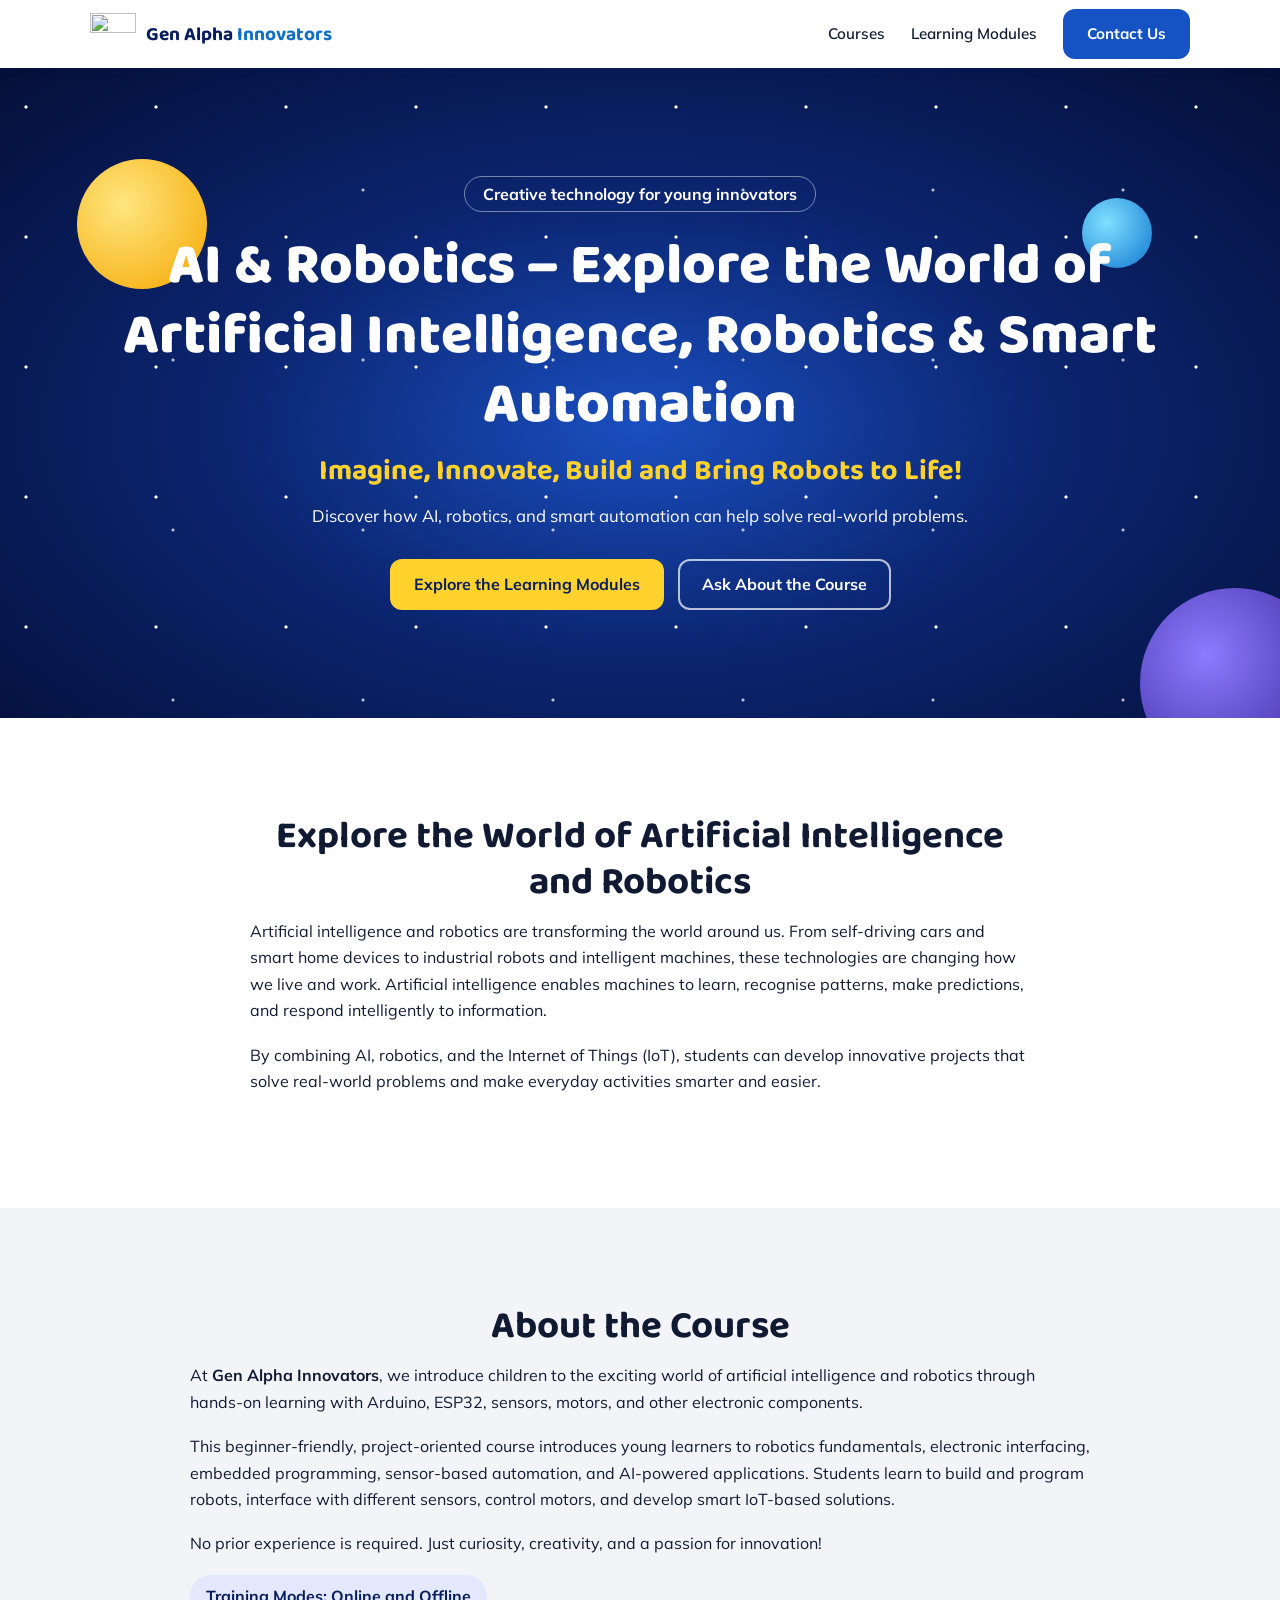
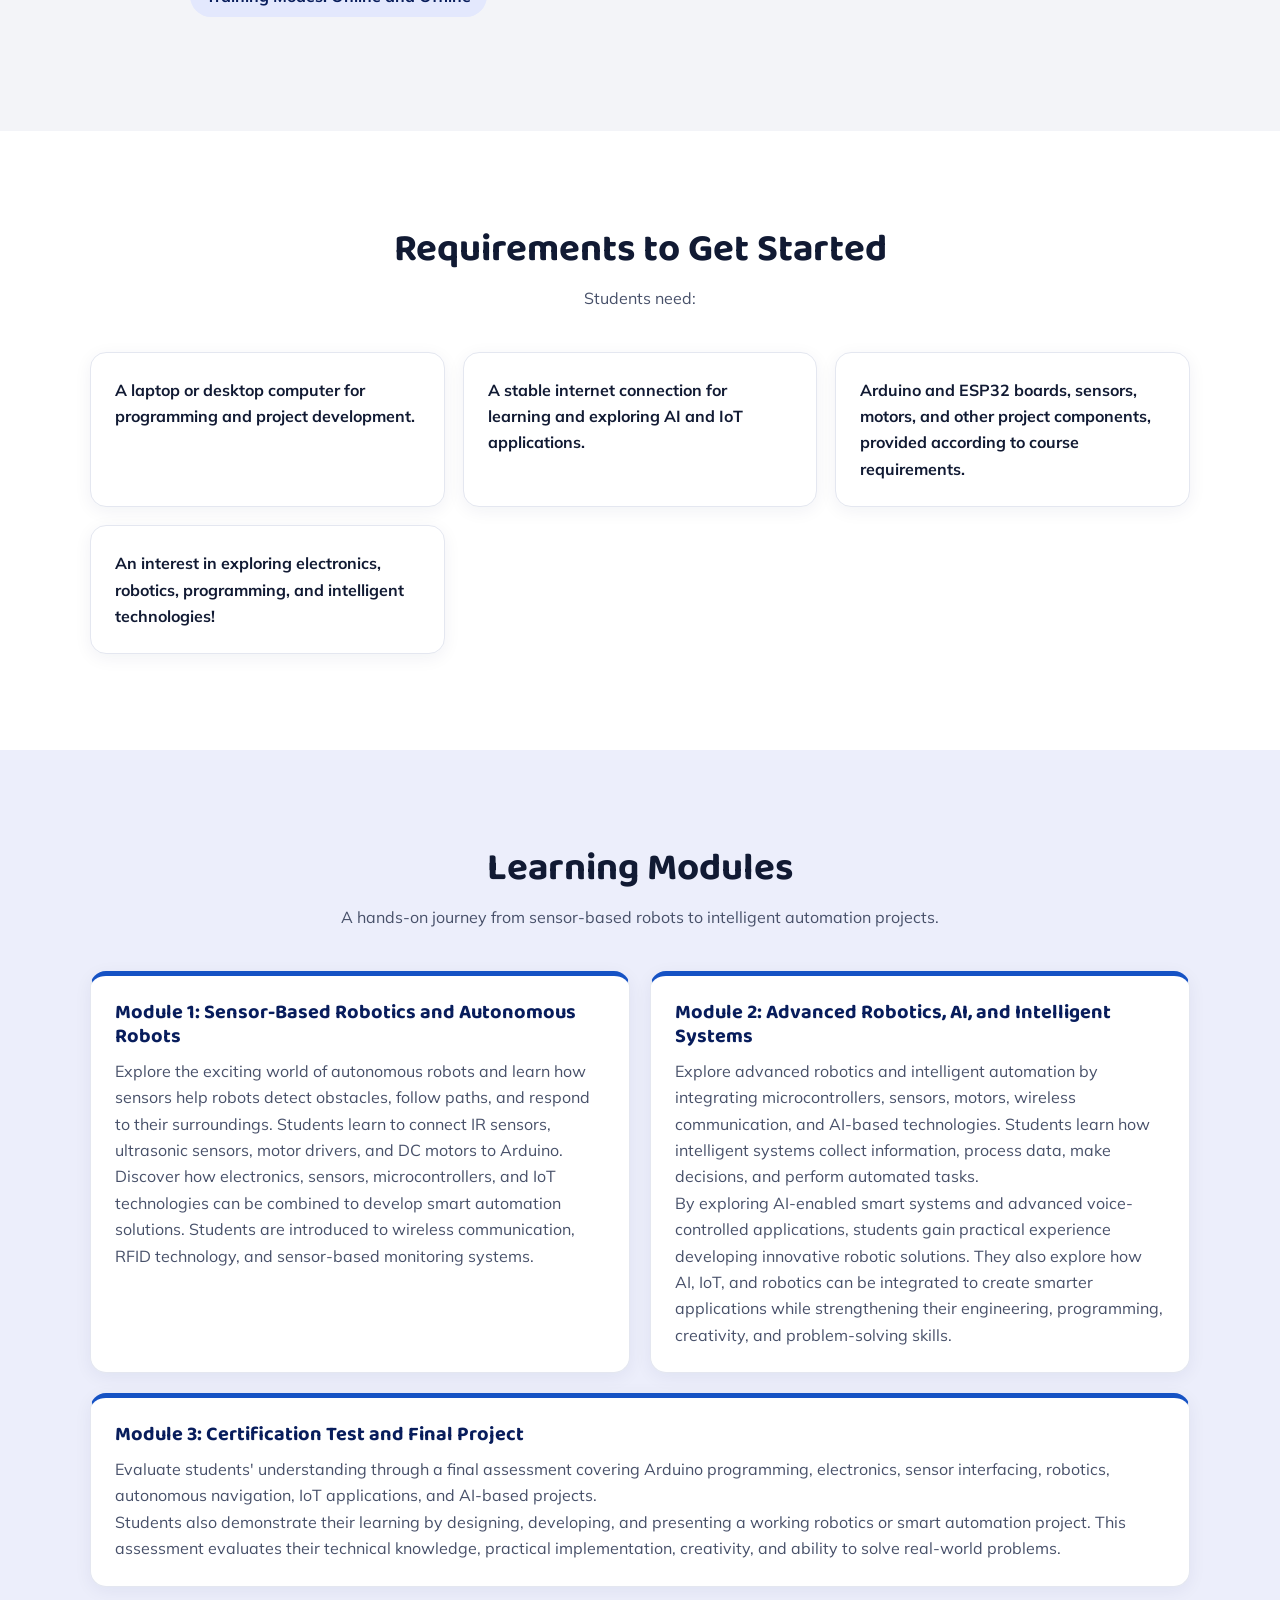
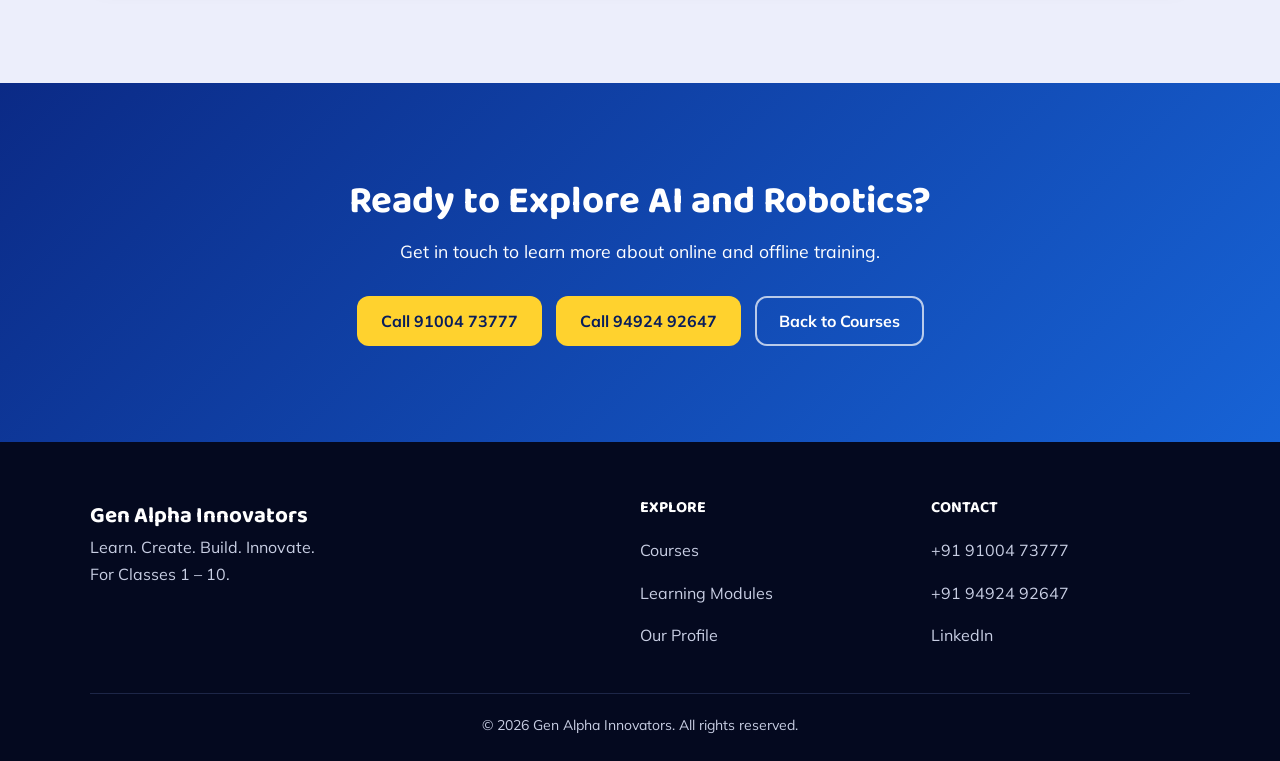
==== ai-robotics/index.html @ 15b9c455 "Add AI and robotics course page Co-authored-by: Copilot <223556219+Copilot@users.noreply.github.com>" ====
<!doctype html>
<html lang="en">
<head>
<meta charset="utf-8">
<meta name="viewport" content="width=device-width, initial-scale=1">
<title>AI &amp; Robotics | Gen Alpha Innovators</title>
<meta name="description" content="Explore artificial intelligence, robotics, sensors, Arduino, ESP32, and smart automation through hands-on projects at Gen Alpha Innovators.">
<meta property="og:title" content="AI &amp; Robotics — Explore Artificial Intelligence, Robotics &amp; Smart Automation">
<meta property="og:description" content="Imagine, innovate, build, and bring robots to life with hands-on AI and robotics projects.">
<meta property="og:image" content="https://genalphainnovators.com/assets/course-robotics.webp">
<meta property="og:type" content="website">
<link rel="icon" href="../assets/mark.webp">
<link rel="preconnect" href="https://fonts.googleapis.com">
<link rel="preconnect" href="https://fonts.gstatic.com" crossorigin>
<link href="https://fonts.googleapis.com/css2?family=Baloo+2:wght@600;700;800&amp;family=Mulish:wght@400;600;700&amp;display=swap" rel="stylesheet">
<link rel="stylesheet" href="../styles.css">
</head>
<body>
<a class="skip" href="#main">Skip to content</a>

<header class="nav">
  <div class="wrap nav-in">
    <a class="brand" href="../">
      <img src="../assets/mark.webp" alt="" width="46" height="45">
      <span>Gen Alpha <b>Innovators</b></span>
    </a>
    <button class="menu-btn" aria-expanded="false" aria-controls="menu" aria-label="Open menu">
      <svg viewBox="0 0 24 24" width="26" height="26" aria-hidden="true"><path d="M4 7h16M4 12h16M4 17h16" stroke="currentColor" stroke-width="2" stroke-linecap="round"/></svg>
    </button>
    <nav id="menu" aria-label="Main">
      <a href="../#courses">Courses</a>
      <a href="#modules">Learning Modules</a>
      <a class="btn btn-primary" href="../#contact">Contact Us</a>
    </nav>
  </div>
</header>

<main id="main">
  <section class="hero course-hero">
    <div class="orb o1"></div><div class="orb o2"></div><div class="orb o3"></div>
    <div class="wrap">
      <p class="pill">Creative technology for young innovators</p>
      <h1>AI &amp; Robotics – Explore the World of Artificial Intelligence, Robotics &amp; Smart Automation</h1>
      <p class="tagline">Imagine, Innovate, Build and Bring Robots to Life!</p>
      <p class="lead">Discover how AI, robotics, and smart automation can help solve real-world problems.</p>
      <div class="actions">
        <a class="btn btn-yellow" href="#modules">Explore the Learning Modules</a>
        <a class="btn btn-ghost" href="../#contact">Ask About the Course</a>
      </div>
    </div>
  </section>

  <section class="section course-intro">
    <div class="wrap narrow">
      <h2>Explore the World of Artificial Intelligence and Robotics</h2>
      <p>Artificial intelligence and robotics are transforming the world around us. From self-driving cars and smart home devices to industrial robots and intelligent machines, these technologies are changing how we live and work. Artificial intelligence enables machines to learn, recognise patterns, make predictions, and respond intelligently to information.</p>
      <p>By combining AI, robotics, and the Internet of Things (IoT), students can develop innovative projects that solve real-world problems and make everyday activities smarter and easier.</p>
    </div>
  </section>

  <section class="section about-course">
    <div class="wrap">
      <h2>About the Course</h2>
      <p>At <strong>Gen Alpha Innovators</strong>, we introduce children to the exciting world of artificial intelligence and robotics through hands-on learning with Arduino, ESP32, sensors, motors, and other electronic components.</p>
      <p>This beginner-friendly, project-oriented course introduces young learners to robotics fundamentals, electronic interfacing, embedded programming, sensor-based automation, and AI-powered applications. Students learn to build and program robots, interface with different sensors, control motors, and develop smart IoT-based solutions.</p>
      <p>No prior experience is required. Just curiosity, creativity, and a passion for innovation!</p>
      <p class="training-modes">Training Modes: Online and Offline</p>
    </div>
  </section>

  <section class="section">
    <div class="wrap">
      <h2>Requirements to Get Started</h2>
      <p class="sub">Students need:</p>
      <ul class="requirements">
        <li>A laptop or desktop computer for programming and project development.</li>
        <li>A stable internet connection for learning and exploring AI and IoT applications.</li>
        <li>Arduino and ESP32 boards, sensors, motors, and other project components, provided according to course requirements.</li>
        <li>An interest in exploring electronics, robotics, programming, and intelligent technologies!</li>
      </ul>
    </div>
  </section>

  <section class="section lilac" id="modules">
    <div class="wrap">
      <h2>Learning Modules</h2>
      <p class="sub">A hands-on journey from sensor-based robots to intelligent automation projects.</p>
      <div class="module-grid">
        <article class="module-card">
          <h3>Module 1: Sensor-Based Robotics and Autonomous Robots</h3>
          <p>Explore the exciting world of autonomous robots and learn how sensors help robots detect obstacles, follow paths, and respond to their surroundings. Students learn to connect IR sensors, ultrasonic sensors, motor drivers, and DC motors to Arduino.</p>
          <p>Discover how electronics, sensors, microcontrollers, and IoT technologies can be combined to develop smart automation solutions. Students are introduced to wireless communication, RFID technology, and sensor-based monitoring systems.</p>
        </article>
        <article class="module-card">
          <h3>Module 2: Advanced Robotics, AI, and Intelligent Systems</h3>
          <p>Explore advanced robotics and intelligent automation by integrating microcontrollers, sensors, motors, wireless communication, and AI-based technologies. Students learn how intelligent systems collect information, process data, make decisions, and perform automated tasks.</p>
          <p>By exploring AI-enabled smart systems and advanced voice-controlled applications, students gain practical experience developing innovative robotic solutions. They also explore how AI, IoT, and robotics can be integrated to create smarter applications while strengthening their engineering, programming, creativity, and problem-solving skills.</p>
        </article>
        <article class="module-card">
          <h3>Module 3: Certification Test and Final Project</h3>
          <p>Evaluate students' understanding through a final assessment covering Arduino programming, electronics, sensor interfacing, robotics, autonomous navigation, IoT applications, and AI-based projects.</p>
          <p>Students also demonstrate their learning by designing, developing, and presenting a working robotics or smart automation project. This assessment evaluates their technical knowledge, practical implementation, creativity, and ability to solve real-world problems.</p>
        </article>
      </div>
    </div>
  </section>

  <section class="section cta" id="contact">
    <div class="wrap">
      <h2>Ready to Explore AI and Robotics?</h2>
      <p class="sub">Get in touch to learn more about online and offline training.</p>
      <div class="actions">
        <a class="btn btn-yellow" href="tel:+919100473777">Call 91004 73777</a>
        <a class="btn btn-yellow" href="tel:+919492492647">Call 94924 92647</a>
        <a class="btn btn-ghost" href="../#courses">Back to Courses</a>
      </div>
    </div>
  </section>
</main>

<footer>
  <div class="wrap foot">
    <div>
      <p class="foot-brand">Gen Alpha Innovators</p>
      <p>Learn. Create. Build. Innovate.<br>For Classes 1 – 10.</p>
    </div>
    <div>
      <h2>Explore</h2>
      <a href="../#courses">Courses</a><a href="#modules">Learning Modules</a><a href="../#profile">Our Profile</a>
    </div>
    <div>
      <h2>Contact</h2>
      <a href="tel:+919100473777">+91 91004 73777</a><a href="tel:+919492492647">+91 94924 92647</a>
      <a href="https://www.linkedin.com/in/genalpha-innovators-07a680451/" target="_blank" rel="noopener noreferrer">LinkedIn</a>
    </div>
  </div>
  <p class="wrap copy">© 2026 Gen Alpha Innovators. All rights reserved.</p>
</footer>

<script>
  const btn = document.querySelector('.menu-btn'), menu = document.getElementById('menu');
  const set = open => {
    menu.classList.toggle('open', open);
    btn.setAttribute('aria-expanded', open);
    btn.setAttribute('aria-label', open ? 'Close menu' : 'Open menu');
  };
  btn.addEventListener('click', () => set(!menu.classList.contains('open')));
  menu.addEventListener('click', e => { if (e.target.closest('a')) set(false); });
  addEventListener('keydown', e => { if (e.key === 'Escape') set(false); });
</script>
</body>
</html>
---- styles.css ----
:root{
  --navy:#081d5c;--blue:#1552c4;--sky:#0f6fc6;--yellow:#ffd22e;
  --ink:#111a33;--muted:#475069;--soft:#f3f4f8;--lilac:#eceefb;
  --radius:16px;--head:'Baloo 2',system-ui,sans-serif;
}
*{box-sizing:border-box;margin:0;padding:0}
html{scroll-behavior:smooth;scroll-padding-top:72px}
body{font:400 16px/1.65 Mulish,system-ui,sans-serif;color:var(--ink);background:#fff}
img,svg{max-width:100%;display:block}
img{height:auto}
a{color:inherit}
ul{list-style:none}
h1,h2,h3{font-family:var(--head);line-height:1.2}
h1{font-size:clamp(2.1rem,6vw,3.6rem);font-weight:800}
h2{font-size:clamp(1.7rem,4vw,2.4rem);font-weight:700;margin-bottom:12px}
:focus-visible{outline:3px solid #f59e0b;outline-offset:3px}
.wrap{width:min(1100px,100% - 40px);margin-inline:auto}
.narrow{max-width:780px}
.skip{position:absolute;left:-999px;background:var(--yellow);padding:12px 16px;z-index:100}
.skip:focus{left:8px;top:8px}

.btn{display:inline-flex;align-items:center;justify-content:center;gap:8px;min-height:46px;padding:10px 22px;border-radius:12px;font-weight:700;text-decoration:none;border:2px solid transparent;transition:transform .2s,box-shadow .2s}
.btn:hover{transform:translateY(-2px);box-shadow:0 8px 20px rgb(8 29 92/.25)}
.btn svg{width:20px;height:20px}
.btn-primary{background:var(--blue);color:#fff}
.btn-yellow{background:var(--yellow);color:var(--navy)}
.btn-white{background:#fff;color:var(--navy)}
.btn-ghost{border-color:rgb(255 255 255/.7);color:#fff}

.nav{position:sticky;top:0;z-index:20;background:#fff;box-shadow:0 1px 10px rgb(8 29 92/.1)}
.nav-in{display:flex;align-items:center;justify-content:space-between;min-height:68px;flex-wrap:wrap}
.brand{display:flex;align-items:center;gap:10px;font:700 1.2rem var(--head);color:var(--navy);text-decoration:none}
.brand b{color:var(--sky)}
#menu{display:flex;align-items:center;gap:26px;font-weight:600;font-size:.95rem}
#menu a:not(.btn){text-decoration:none;padding:10px 0}
#menu a:not(.btn):hover{color:var(--blue)}
.menu-btn{display:none;background:none;border:0;width:46px;height:46px;color:var(--navy);cursor:pointer}

.hero{position:relative;overflow:hidden;text-align:center;color:#fff;padding:clamp(72px,12vw,140px) 0;
  background:
    radial-gradient(circle at 20% 30%,#fff 0 1.2px,transparent 2px) 0 0/130px 130px,
    radial-gradient(circle at 70% 60%,rgb(255 255 255/.7) 0 1px,transparent 2px) 40px 20px/190px 170px,
    radial-gradient(ellipse at 50% 55%,#1a4fc0 0,#0b2570 45%,#050f38 100%)}
.hero .wrap{position:relative}
.orb{position:absolute;border-radius:50%;animation:drift 9s ease-in-out infinite alternate}
.o1{width:130px;height:130px;left:6%;top:14%;background:radial-gradient(circle at 35% 35%,#ffe680,#f5a700)}
.o2{width:70px;height:70px;right:10%;top:20%;background:radial-gradient(circle at 35% 35%,#7fe0ff,#1177d1);animation-delay:-3s}
.o3{width:190px;height:190px;right:-50px;bottom:-60px;background:radial-gradient(circle at 35% 35%,#8b7bff,#321b8c);animation-delay:-6s}
@keyframes drift{to{transform:translateY(22px)}}
.pill{display:inline-block;border:1px solid rgb(255 255 255/.45);border-radius:99px;padding:4px 18px;font-weight:700;margin-bottom:18px}
.tagline{font:700 clamp(1.25rem,3vw,1.8rem) var(--head);color:var(--yellow);margin:8px 0}
.lead{max-width:640px;margin:0 auto 30px;font-size:1.05rem}
.actions{display:flex;flex-wrap:wrap;gap:14px;justify-content:center}

.section{padding:clamp(56px,8vw,96px) 0}
.section>.wrap>h2,.sub{text-align:center}
.sub{color:var(--muted);margin-bottom:40px}
.lilac{background:var(--lilac)}

.courses{display:grid;grid-template-columns:repeat(3,1fr);gap:24px}
.courses li{border:1px solid #e4e7f0;border-radius:var(--radius);overflow:hidden;text-align:center;box-shadow:0 4px 18px rgb(8 29 92/.07);transition:transform .2s,box-shadow .2s}
.courses li:hover{transform:translateY(-4px);box-shadow:0 12px 28px rgb(8 29 92/.14)}
.courses li>a{display:block;color:inherit;text-decoration:none}
.courses li>a:focus-visible{outline-offset:-3px}
.art{height:180px;display:grid;place-items:center;background:var(--tint)}
/* flyer crops carry a soft gradient; the mask blends their edges into the card tint */
.art img{width:150px;mask-image:radial-gradient(closest-side,#000 65%,transparent 100%)}
.courses h3{font-size:1.2rem;padding:16px 12px}

.course-hero{padding-block:clamp(64px,9vw,108px)}
.course-hero .pill{margin-bottom:20px}
.course-hero .lead{max-width:760px}
.course-intro p,.about-course p{margin:0 0 18px}
.about-course{background:var(--soft)}
.about-course .wrap{max-width:900px}
.training-modes{display:inline-flex;align-items:center;gap:8px;margin-top:8px;padding:8px 16px;border-radius:99px;background:#e3e8fd;color:var(--navy);font-weight:700}
.requirements{display:grid;grid-template-columns:repeat(3,1fr);gap:18px}
.requirements li,.module-card{background:#fff;border:1px solid #e4e7f0;border-radius:var(--radius);padding:24px;box-shadow:0 4px 18px rgb(8 29 92/.06)}
.requirements li{font-weight:700}
.module-grid{display:grid;grid-template-columns:repeat(2,1fr);gap:20px}
.module-card{border-top:5px solid var(--blue)}
.module-card h3{font-size:1.25rem;color:var(--navy);margin-bottom:10px}
.module-card p{color:var(--muted)}
.module-card:last-child:nth-child(odd){grid-column:1/-1}
.course-link{color:var(--blue);font-weight:700}

.dark{background:#101c3f;color:#fff}
.split{display:grid;grid-template-columns:1fr 1fr;gap:clamp(32px,7vw,88px);align-items:center}
.split p{margin-bottom:16px;color:var(--muted)}
.dark .split p{color:#d5dbef}
.split .btn{margin-top:10px}
.media img{width:100%;border-radius:var(--radius)}

.mentors{width:405px;margin:0 auto 36px;mix-blend-mode:multiply;mask-image:radial-gradient(closest-side,#000 85%,transparent 100%)}
.profile{display:grid;grid-template-columns:repeat(3,1fr);gap:20px}
.profile li{background:var(--soft);border-radius:var(--radius);padding:24px;border-top:5px solid var(--blue)}
.profile h3{color:var(--navy);margin-bottom:6px}

details{background:#fff;border-radius:12px;margin-top:14px;box-shadow:0 2px 10px rgb(8 29 92/.07)}
summary{cursor:pointer;list-style:none;display:flex;justify-content:space-between;gap:16px;padding:18px 22px;font-weight:700}
summary::-webkit-details-marker{display:none}
summary::after{content:'+';color:var(--blue);font-size:1.4rem;line-height:1}
details[open] summary::after{content:'−'}
details p{padding:0 22px 18px;color:var(--muted)}

.cta{background:linear-gradient(135deg,#0b2a86,#1763d6);color:#fff}
.cta .sub{color:#fff;font-size:1.1rem;margin-bottom:30px}

footer{background:#04091f;color:#c8cee3;padding:56px 0 24px}
.foot{display:grid;grid-template-columns:2fr 1fr 1fr;gap:32px}
.foot h2{font-size:1rem;color:#fff;text-transform:uppercase}
.foot a{display:block;width:fit-content;padding:8px 0;text-decoration:none}
.foot a:hover{color:var(--yellow)}
.foot-brand{font:700 1.4rem var(--head);color:#fff}
.copy{border-top:1px solid #1d2647;margin-top:36px;padding-top:20px;text-align:center;font-size:.875rem}

@media (max-width:900px){
  .menu-btn{display:block}
  #menu{display:none;width:100%;flex-direction:column;align-items:stretch;gap:4px;padding-bottom:16px}
  #menu.open{display:flex}
  .courses{grid-template-columns:repeat(2,1fr)}
  .profile{grid-template-columns:repeat(2,1fr)}
  .requirements{grid-template-columns:1fr}
}
@media (max-width:700px){
  .split,.foot,.profile{grid-template-columns:1fr}
  .module-grid{grid-template-columns:1fr}
  .module-card:last-child:nth-child(odd){grid-column:auto}
  .orb{opacity:.45}
}
@media (max-width:420px){
  .courses{gap:14px}
  .art{height:140px}
  .art img{width:112px}
  .courses h3{font-size:1.02rem}
}
@media (prefers-reduced-motion:reduce){
  html{scroll-behavior:auto}
  *{animation:none!important;transition:none!important}
}
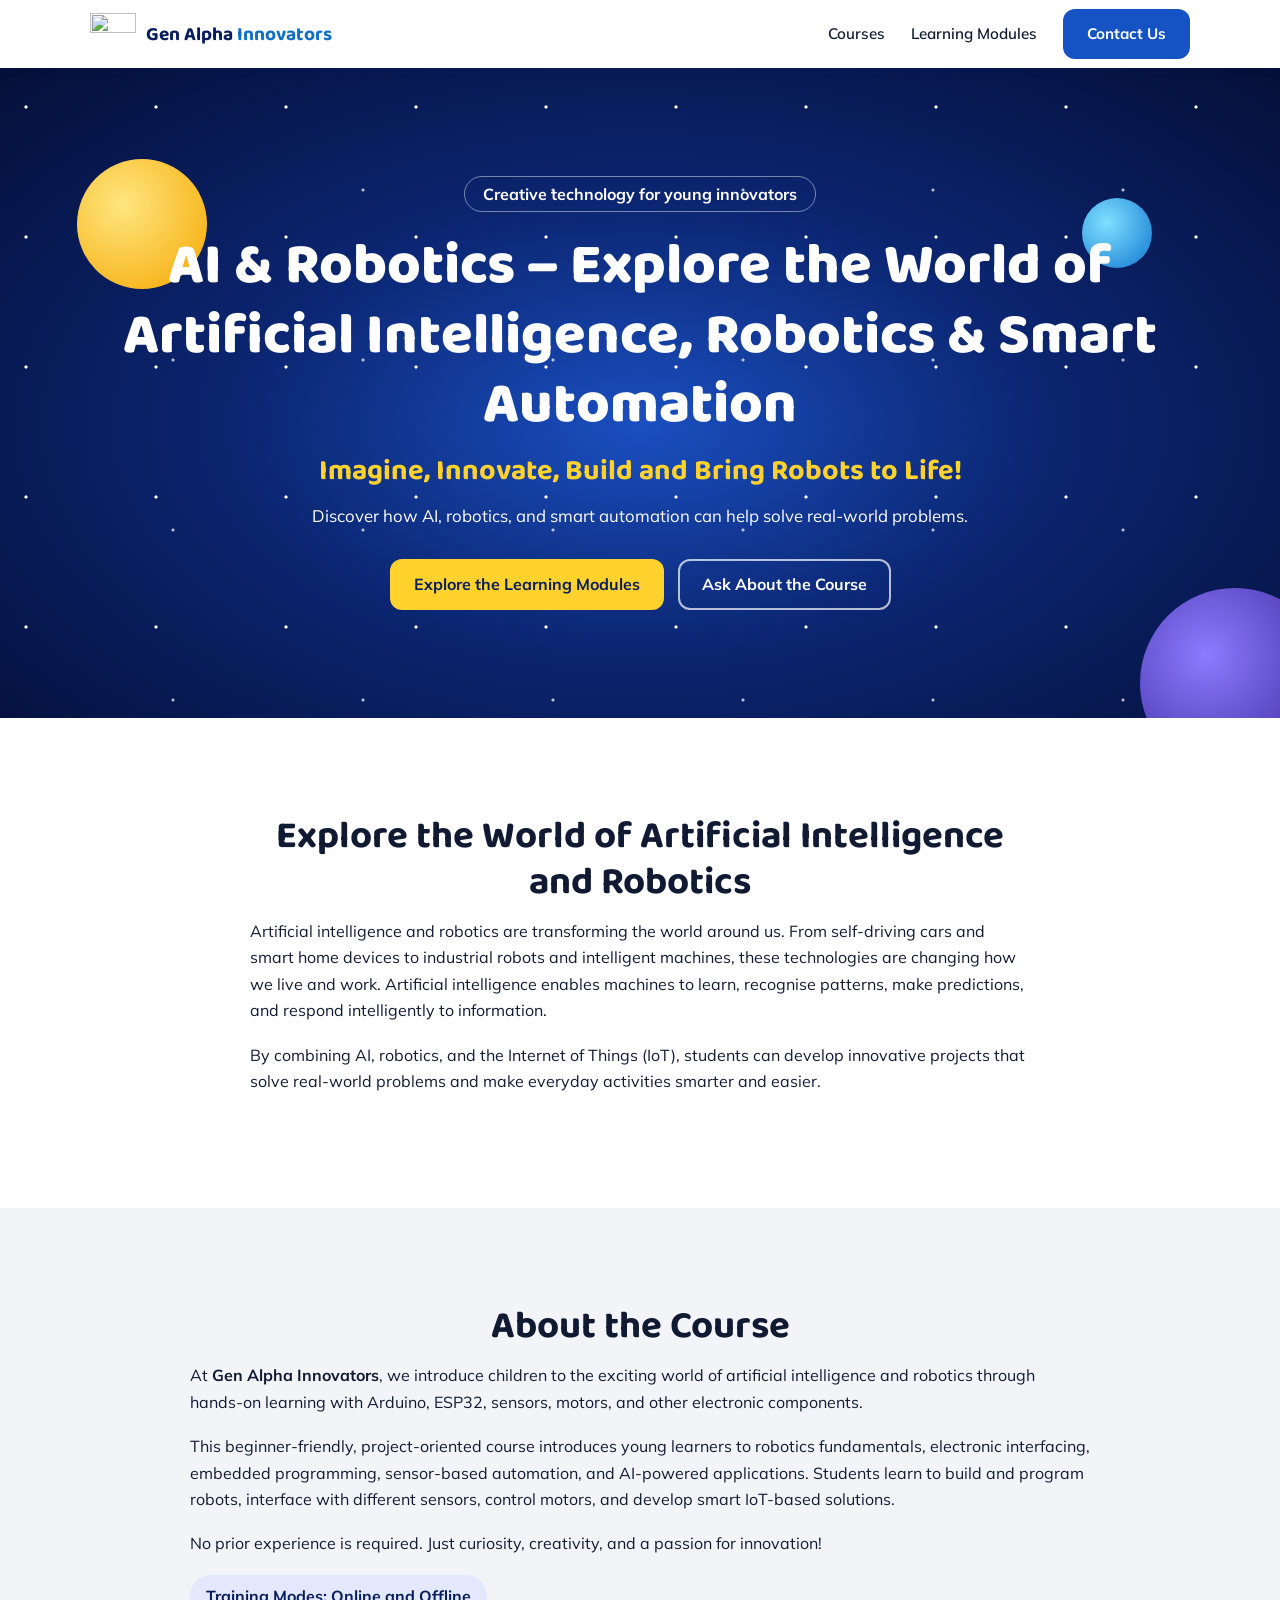
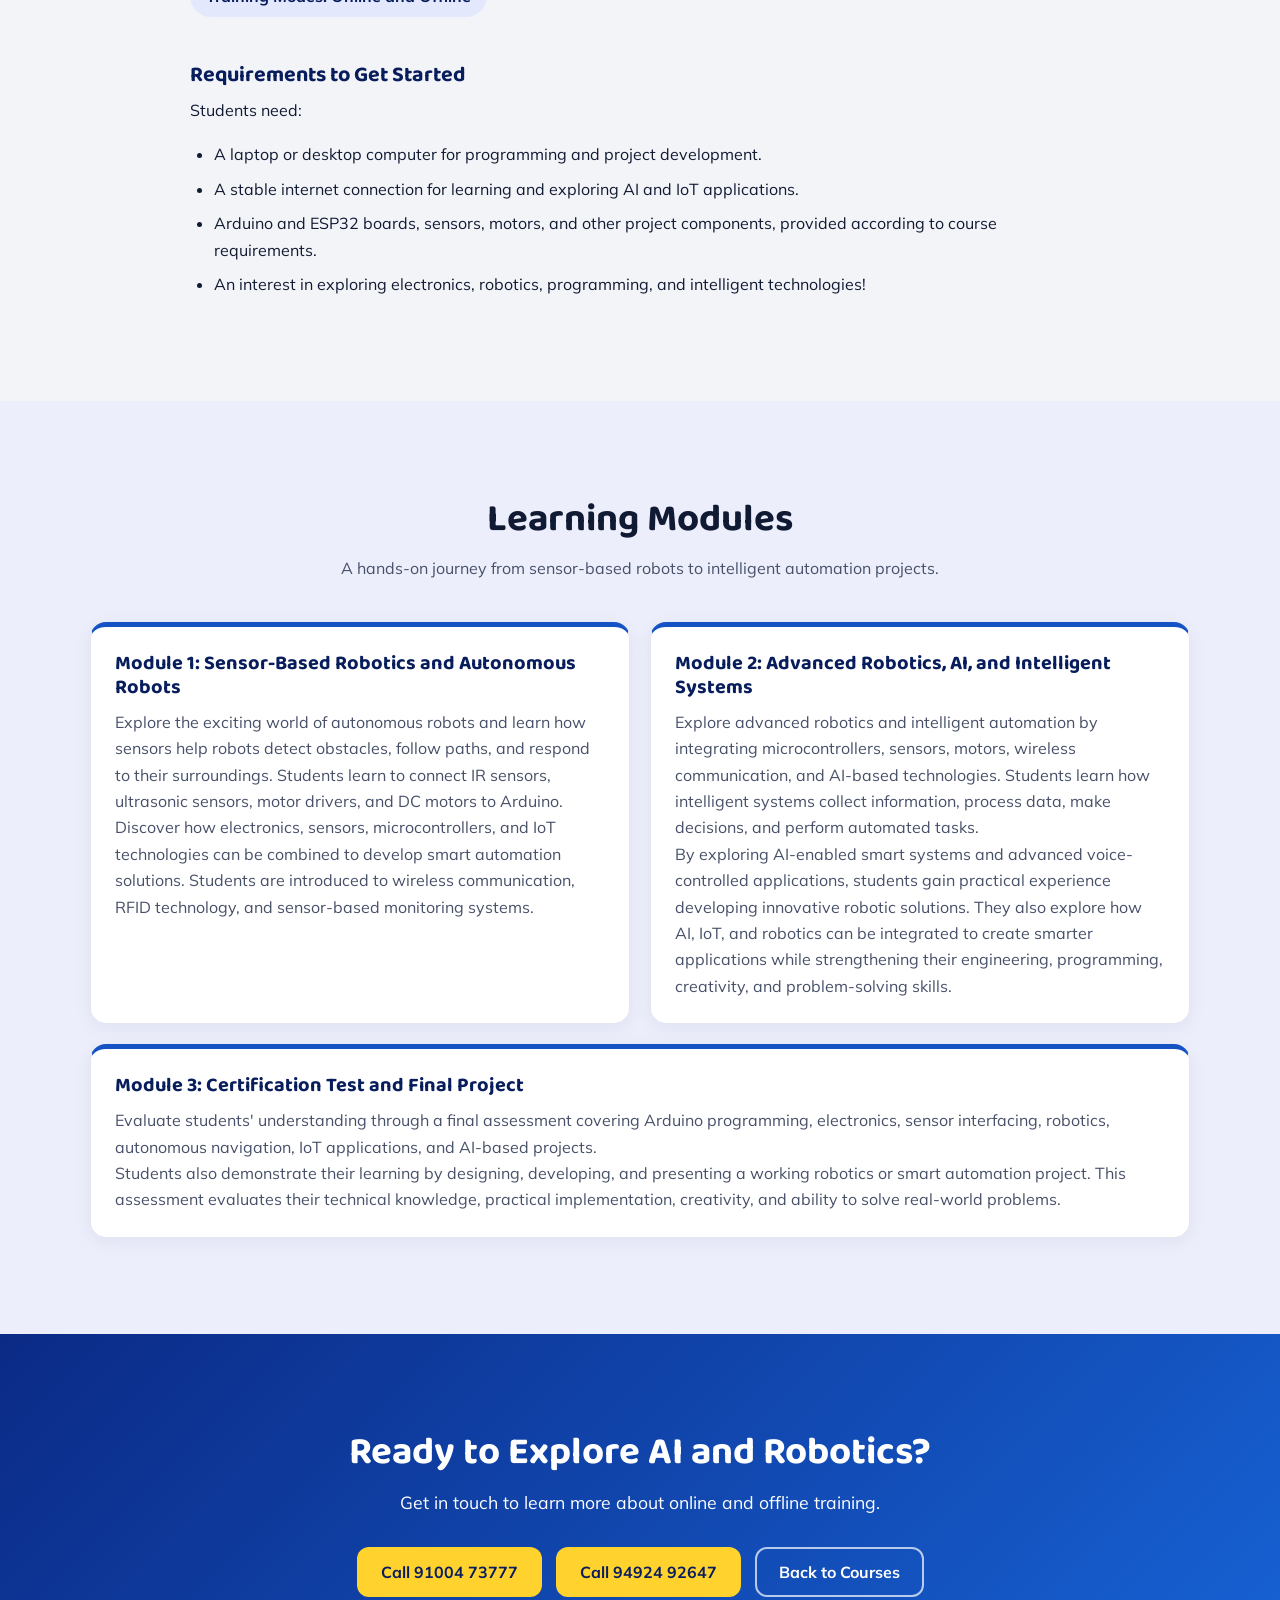
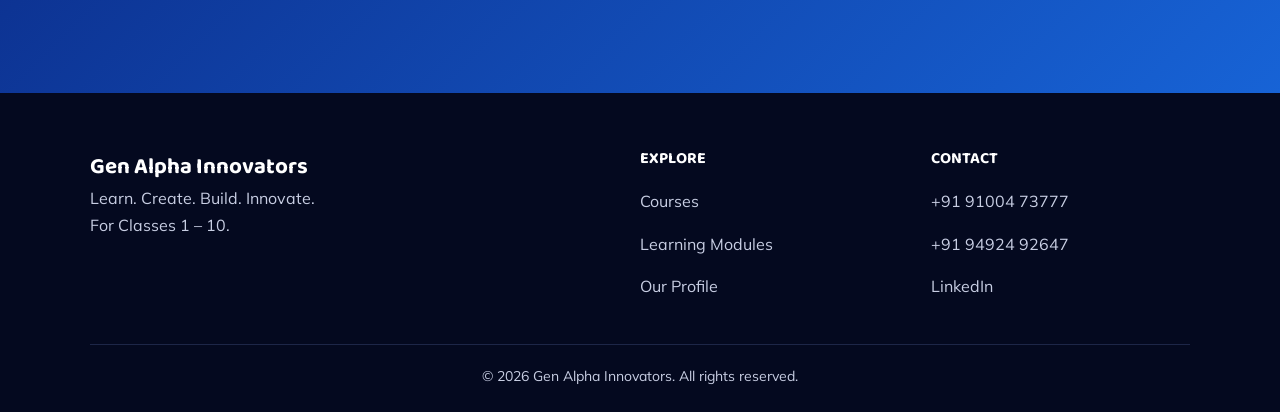
==== commit ed662b78: "Move course requirements into about sections Co-authored-by: Copilot <223556219+Copilot@users.norepl" ====
--- a/ai-robotics/index.html
+++ b/ai-robotics/index.html
@@ -65,13 +65,8 @@
       <p>This beginner-friendly, project-oriented course introduces young learners to robotics fundamentals, electronic interfacing, embedded programming, sensor-based automation, and AI-powered applications. Students learn to build and program robots, interface with different sensors, control motors, and develop smart IoT-based solutions.</p>
       <p>No prior experience is required. Just curiosity, creativity, and a passion for innovation!</p>
       <p class="training-modes">Training Modes: Online and Offline</p>
-    </div>
-  </section>
-
-  <section class="section">
-    <div class="wrap">
-      <h2>Requirements to Get Started</h2>
-      <p class="sub">Students need:</p>
+      <h3 class="requirements-title">Requirements to Get Started</h3>
+      <p>Students need:</p>
       <ul class="requirements">
         <li>A laptop or desktop computer for programming and project development.</li>
         <li>A stable internet connection for learning and exploring AI and IoT applications.</li>
--- a/styles.css
+++ b/styles.css
@@ -73,6 +73,9 @@
 .course-intro p,.about-course p{margin:0 0 18px}
 .about-course{background:var(--soft)}
 .about-course .wrap{max-width:900px}
+.about-course .requirements-title{font-size:1.35rem;color:var(--navy);margin:28px 0 8px}
+.about-course .requirements{display:block;list-style:disc;padding-left:24px}
+.about-course .requirements li{background:none;border:0;border-radius:0;padding:0;box-shadow:none;font-weight:400;list-style:disc;margin:0 0 8px}
 .training-modes{display:inline-flex;align-items:center;gap:8px;margin-top:8px;padding:8px 16px;border-radius:99px;background:#e3e8fd;color:var(--navy);font-weight:700}
 .requirements{display:grid;grid-template-columns:repeat(3,1fr);gap:18px}
 .requirements li,.module-card{background:#fff;border:1px solid #e4e7f0;border-radius:var(--radius);padding:24px;box-shadow:0 4px 18px rgb(8 29 92/.06)}
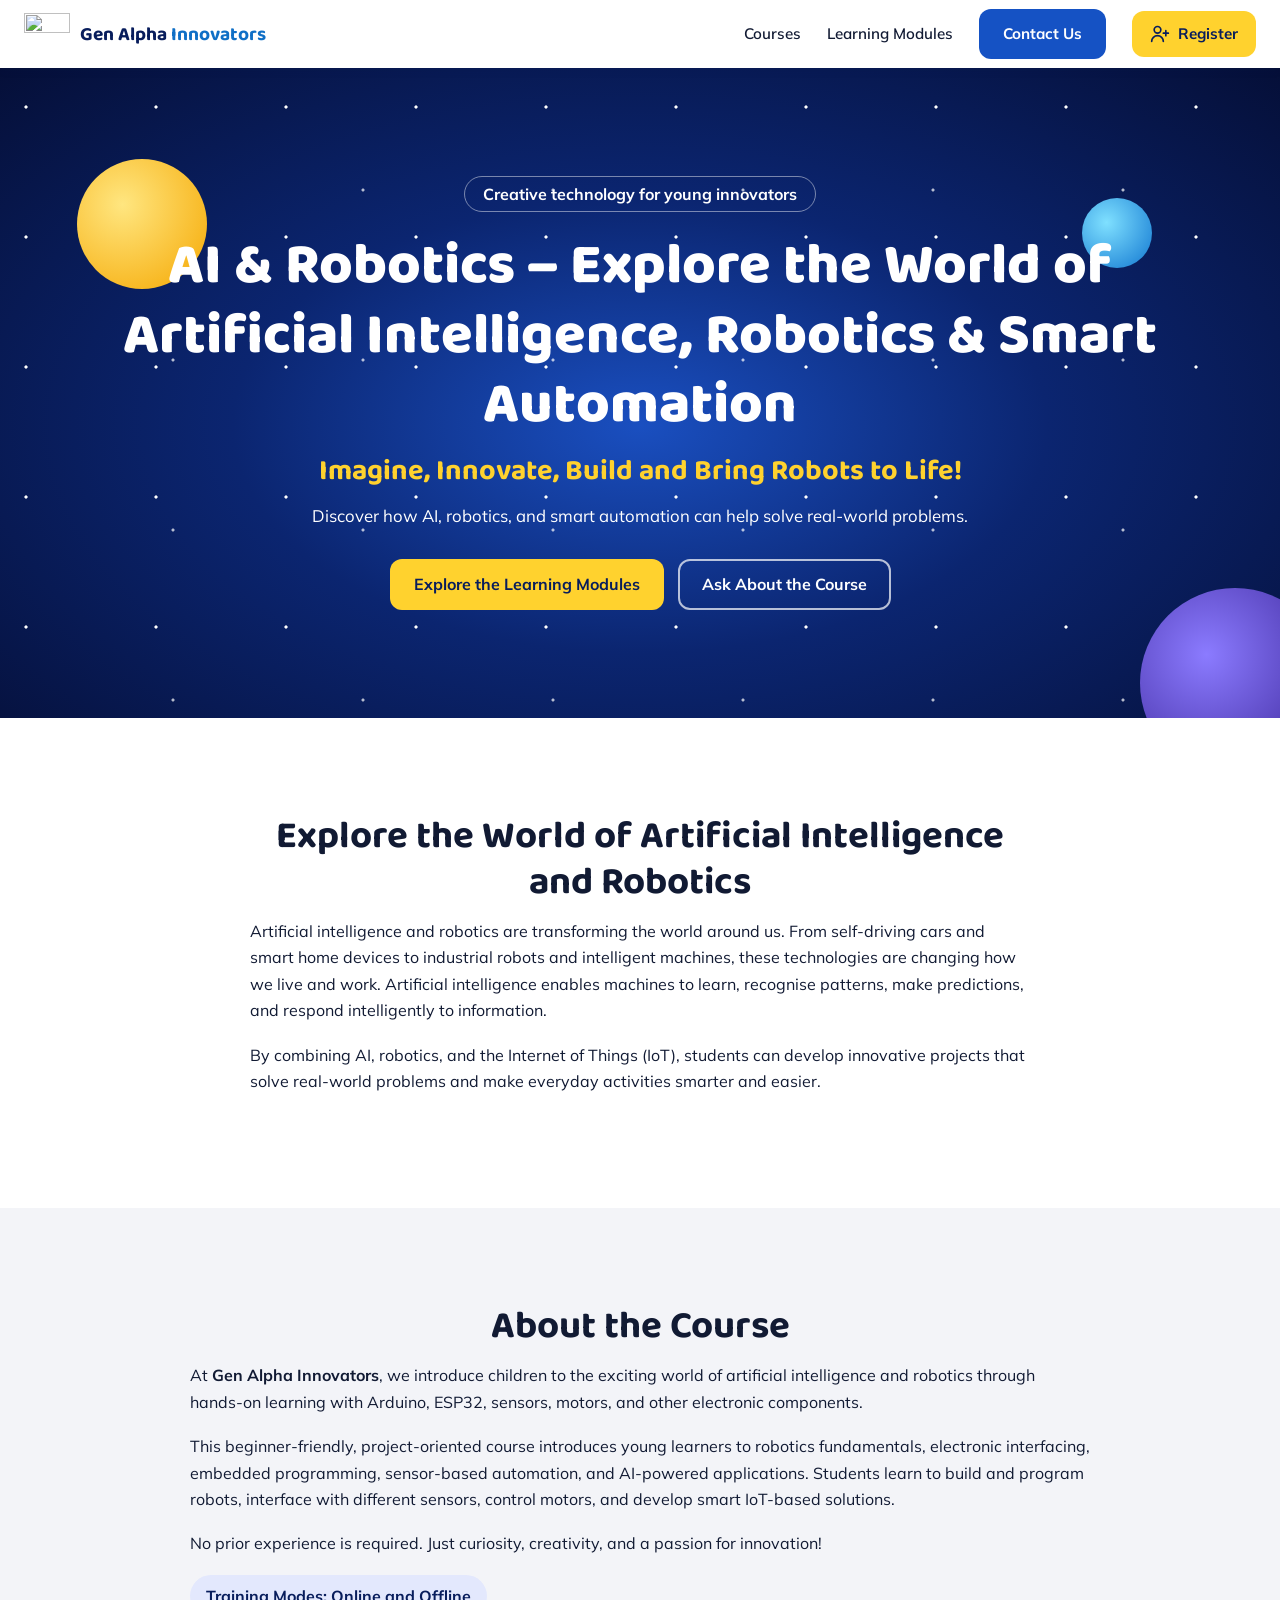
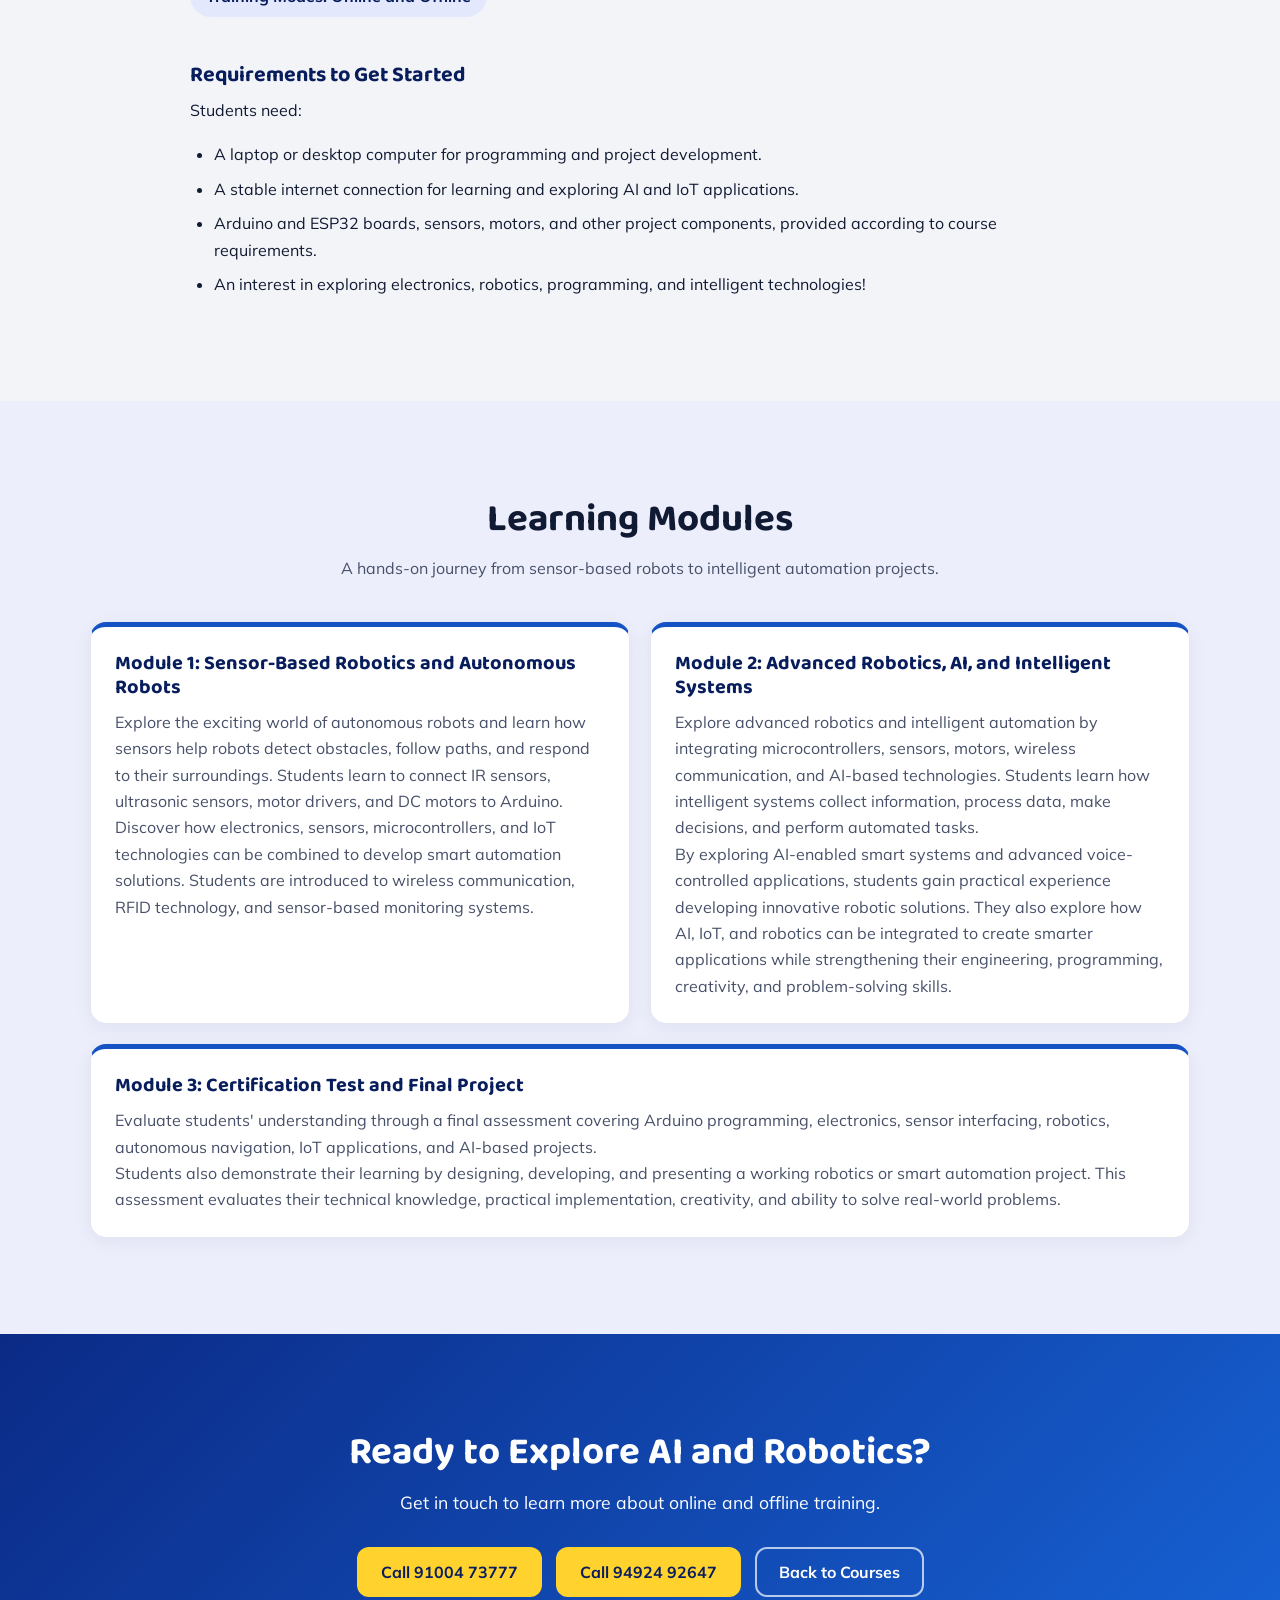
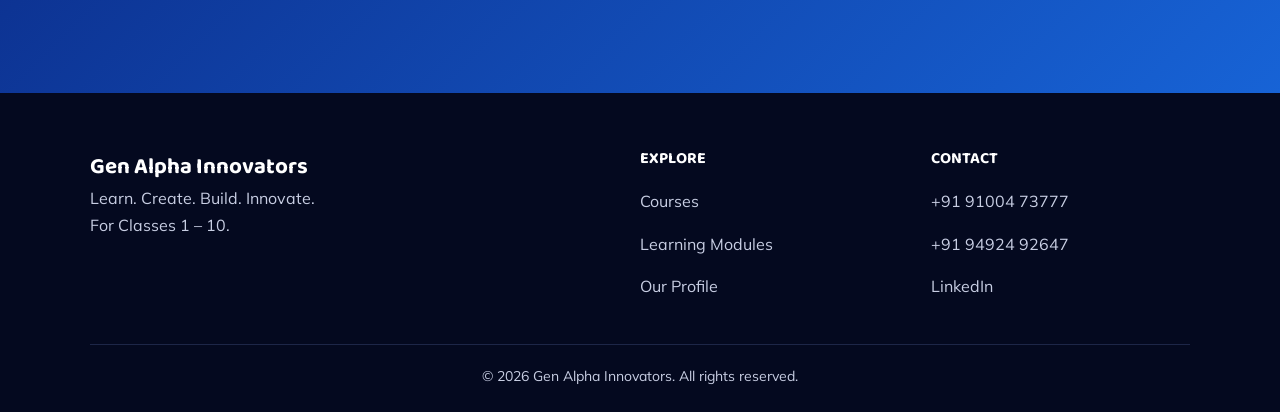
==== commit 5d303314: "Add registration page and header Register button Co-Authored-By: Claude Sonnet 5.5 <noreply@anthropi" ====
--- a/ai-robotics/index.html
+++ b/ai-robotics/index.html
@@ -24,6 +24,7 @@
       <img src="../assets/mark.webp" alt="" width="46" height="45">
       <span>Gen Alpha <b>Innovators</b></span>
     </a>
+    <a class="register" href="../register/" aria-label="Register"><svg viewBox="0 0 24 24" width="20" height="20" aria-hidden="true"><path d="M9 11a4 4 0 1 0 0-8 4 4 0 0 0 0 8zM2 21a7 7 0 0 1 14 0M19 8v6M16 11h6" fill="none" stroke="currentColor" stroke-width="2" stroke-linecap="round"/></svg><span>Register</span></a>
     <button class="menu-btn" aria-expanded="false" aria-controls="menu" aria-label="Open menu">
       <svg viewBox="0 0 24 24" width="26" height="26" aria-hidden="true"><path d="M4 7h16M4 12h16M4 17h16" stroke="currentColor" stroke-width="2" stroke-linecap="round"/></svg>
     </button>
--- a/styles.css
+++ b/styles.css
@@ -28,13 +28,30 @@
 .btn-ghost{border-color:rgb(255 255 255/.7);color:#fff}
 
 .nav{position:sticky;top:0;z-index:20;background:#fff;box-shadow:0 1px 10px rgb(8 29 92/.1)}
-.nav-in{display:flex;align-items:center;justify-content:space-between;min-height:68px;flex-wrap:wrap}
+.nav-in{width:100%;max-width:none;margin-inline:0;padding-inline:clamp(16px,2vw,24px);display:flex;align-items:center;justify-content:space-between;min-height:68px;flex-wrap:wrap}
 .brand{display:flex;align-items:center;gap:10px;font:700 1.2rem var(--head);color:var(--navy);text-decoration:none}
 .brand b{color:var(--sky)}
 #menu{display:flex;align-items:center;gap:26px;font-weight:600;font-size:.95rem}
 #menu a:not(.btn){text-decoration:none;padding:10px 0}
 #menu a:not(.btn):hover{color:var(--blue)}
 .menu-btn{display:none;background:none;border:0;width:46px;height:46px;color:var(--navy);cursor:pointer}
+
+.register{order:3;display:inline-flex;align-items:center;gap:8px;min-height:46px;min-width:46px;justify-content:center;margin-left:26px;padding:10px 18px;border-radius:12px;background:var(--yellow);color:var(--navy);font-weight:700;font-size:.95rem;text-decoration:none}
+#menu{margin-left:auto}
+.signup-layout{display:grid;grid-template-columns:1fr minmax(0,480px) 1fr;gap:32px;align-items:center;width:min(1280px,100% - 40px)}
+.signup-layout .side{width:100%;height:560px;object-fit:cover;border-radius:var(--radius);box-shadow:0 12px 28px rgb(8 29 92/.18)}
+.signup{width:100%;max-width:480px;margin-inline:auto}
+@media (max-width:900px){.signup-layout{grid-template-columns:1fr}.signup-layout .side{display:none}}
+.signup h1{text-align:center;color:var(--navy);font-size:clamp(1.8rem,5vw,2.6rem)}
+.signup form{display:grid;gap:6px;background:#fff;border-radius:var(--radius);padding:24px;box-shadow:0 8px 24px rgb(8 29 92/.1)}
+.signup label{font-weight:700;margin-top:8px}
+.signup input,.signup select{width:100%;min-height:46px;padding:8px 12px;border:1px solid #8b93ad;border-radius:10px;background:#fff;color:var(--ink);font:inherit}
+.signup label::after{content:' *';color:#b91c1c}
+.signup .btn{margin-top:18px;font:700 1rem Mulish,system-ui,sans-serif;cursor:pointer}
+.signup .btn:disabled{opacity:.5;cursor:wait}
+.signup input.trap{position:absolute;left:-9999px;width:1px}
+.status{font-weight:700;text-align:center}
+.note{color:var(--muted);font-size:.875rem;text-align:center}
 
 .hero{position:relative;overflow:hidden;text-align:center;color:#fff;padding:clamp(72px,12vw,140px) 0;
   background:
@@ -51,6 +68,25 @@
 .tagline{font:700 clamp(1.25rem,3vw,1.8rem) var(--head);color:var(--yellow);margin:8px 0}
 .lead{max-width:640px;margin:0 auto 30px;font-size:1.05rem}
 .actions{display:flex;flex-wrap:wrap;gap:14px;justify-content:center}
+
+.carousel{position:relative}
+.track{display:flex;overflow-x:auto;scroll-snap-type:x mandatory;scrollbar-width:none;background:#050f38}
+.track::-webkit-scrollbar{display:none}
+.slide{flex:0 0 100%;position:relative;overflow:hidden;scroll-snap-align:start}
+.slide>img{position:absolute;inset:0;width:100%;height:100%;object-fit:cover}
+.arrow{position:absolute;top:50%;translate:0 -50%;width:48px;height:48px;border:0;border-radius:50%;background:rgb(5 15 56/.6);color:#fff;font:400 2rem/1 Mulish,system-ui,sans-serif;cursor:pointer;opacity:0;transition:opacity .2s}
+.prev{left:16px}
+.next{right:16px}
+.arrow:focus-visible{opacity:1}
+@media (hover:hover){.carousel:hover .arrow{opacity:1}}
+/* no mouse on touch screens: swipe or use the dots */
+@media (hover:none){.arrow:not(:focus-visible){pointer-events:none}}
+/* the banner is tall on phones, so show each whole picture instead of cropping it */
+@media (max-width:700px){.slide>img{object-fit:contain}}
+.dots{position:absolute;left:50%;bottom:12px;translate:-50% 0;display:flex;padding:0 6px;border-radius:99px;background:rgb(5 15 56/.55)}
+.dots button{width:28px;height:28px;border:0;background:none;display:grid;place-items:center;cursor:pointer}
+.dots button::before{content:'';width:10px;height:10px;border-radius:99px;background:rgb(255 255 255/.5);transition:width .2s,background .2s}
+.dots button[aria-current=true]::before{width:20px;background:var(--yellow)}
 
 .section{padding:clamp(56px,8vw,96px) 0}
 .section>.wrap>h2,.sub{text-align:center}
@@ -118,7 +154,11 @@
 .copy{border-top:1px solid #1d2647;margin-top:36px;padding-top:20px;text-align:center;font-size:.875rem}
 
 @media (max-width:900px){
+  .register{order:0;margin:0 8px 0 auto;padding:0}
+  .register span{display:none}
+  #menu{margin-left:0}
   .menu-btn{display:block}
+  #menu{order:5}
   #menu{display:none;width:100%;flex-direction:column;align-items:stretch;gap:4px;padding-bottom:16px}
   #menu.open{display:flex}
   .courses{grid-template-columns:repeat(2,1fr)}
@@ -132,6 +172,7 @@
   .orb{opacity:.45}
 }
 @media (max-width:420px){
+  .brand{font-size:1.05rem;gap:6px}
   .courses{gap:14px}
   .art{height:140px}
   .art img{width:112px}
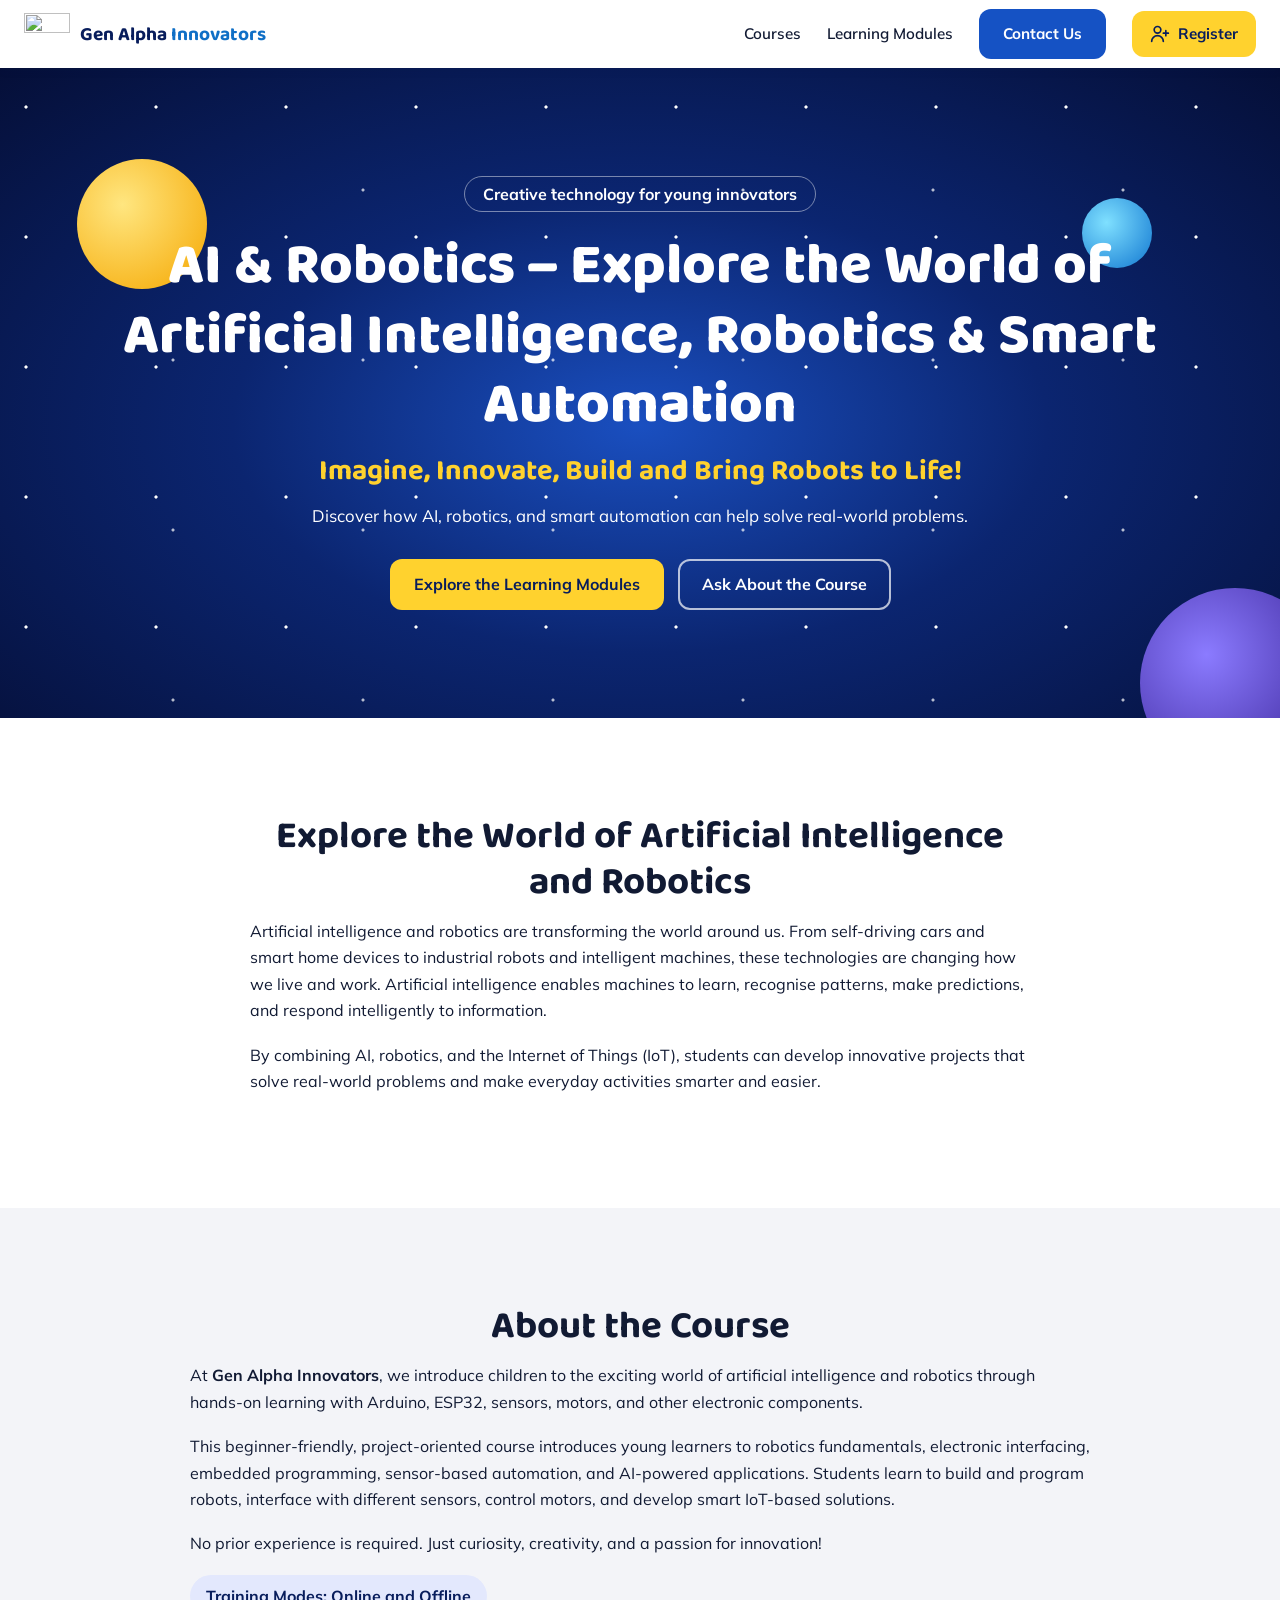
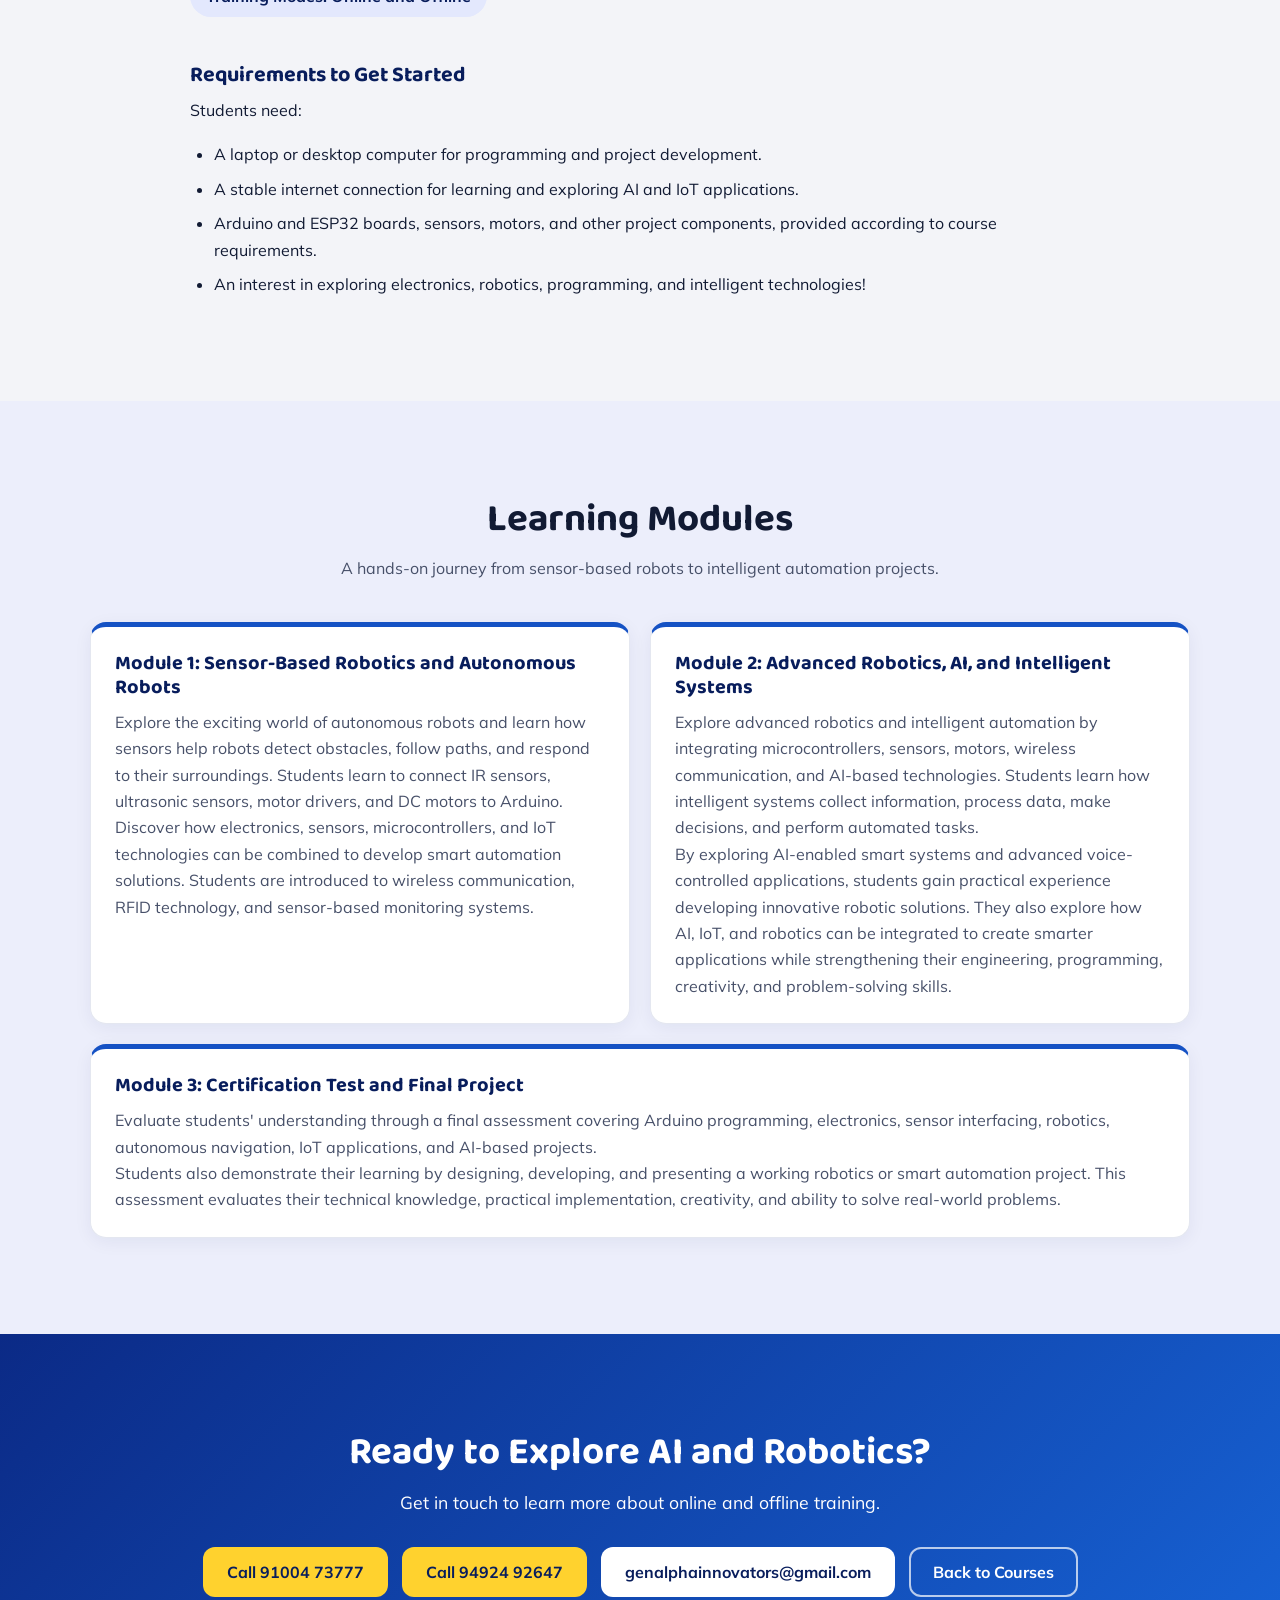
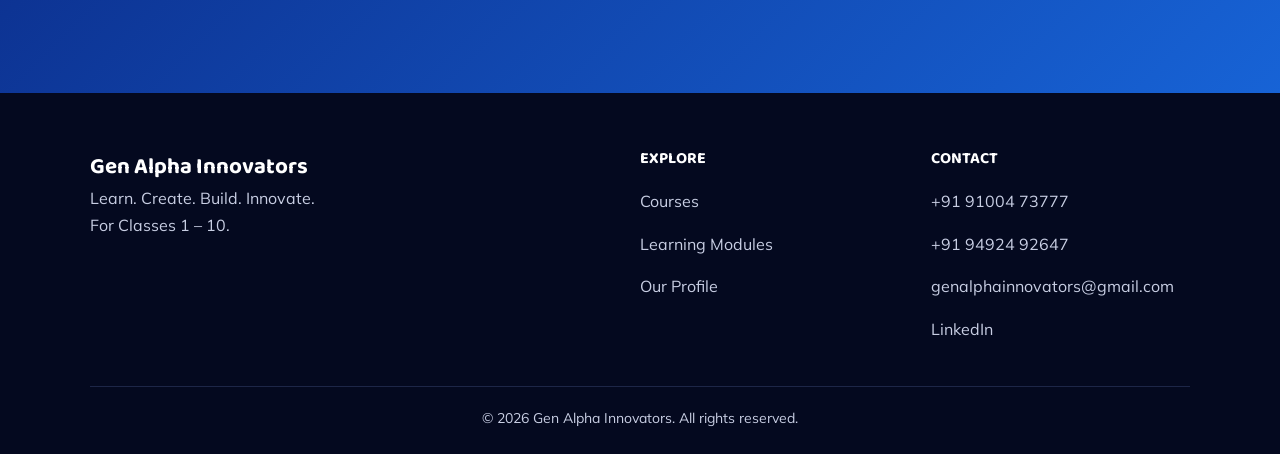
==== commit 344bdff8: "Show registration success message and add contact email Co-Authored-By: Claude Sonnet 5.5 <noreply@a" ====
--- a/ai-robotics/index.html
+++ b/ai-robotics/index.html
@@ -108,6 +108,7 @@
       <div class="actions">
         <a class="btn btn-yellow" href="tel:+919100473777">Call 91004 73777</a>
         <a class="btn btn-yellow" href="tel:+919492492647">Call 94924 92647</a>
+        <a class="btn btn-white" href="mailto:genalphainnovators@gmail.com">genalphainnovators@gmail.com</a>
         <a class="btn btn-ghost" href="../#courses">Back to Courses</a>
       </div>
     </div>
@@ -127,6 +128,7 @@
     <div>
       <h2>Contact</h2>
       <a href="tel:+919100473777">+91 91004 73777</a><a href="tel:+919492492647">+91 94924 92647</a>
+      <a href="mailto:genalphainnovators@gmail.com">genalphainnovators@gmail.com</a>
       <a href="https://www.linkedin.com/in/genalpha-innovators-07a680451/" target="_blank" rel="noopener noreferrer">LinkedIn</a>
     </div>
   </div>
--- a/styles.css
+++ b/styles.css
@@ -51,6 +51,10 @@
 .signup .btn:disabled{opacity:.5;cursor:wait}
 .signup input.trap{position:absolute;left:-9999px;width:1px}
 .status{font-weight:700;text-align:center}
+/* after a successful registration only the acknowledgement stays */
+.signup form.done>:not(.status){display:none}
+.done .status{background:#e7f7ec;border:2px solid #15803d;border-radius:12px;color:#14532d;font-size:1.15rem;padding:24px 16px}
+.foot a{overflow-wrap:anywhere}
 .note{color:var(--muted);font-size:.875rem;text-align:center}
 
 .hero{position:relative;overflow:hidden;text-align:center;color:#fff;padding:clamp(72px,12vw,140px) 0;
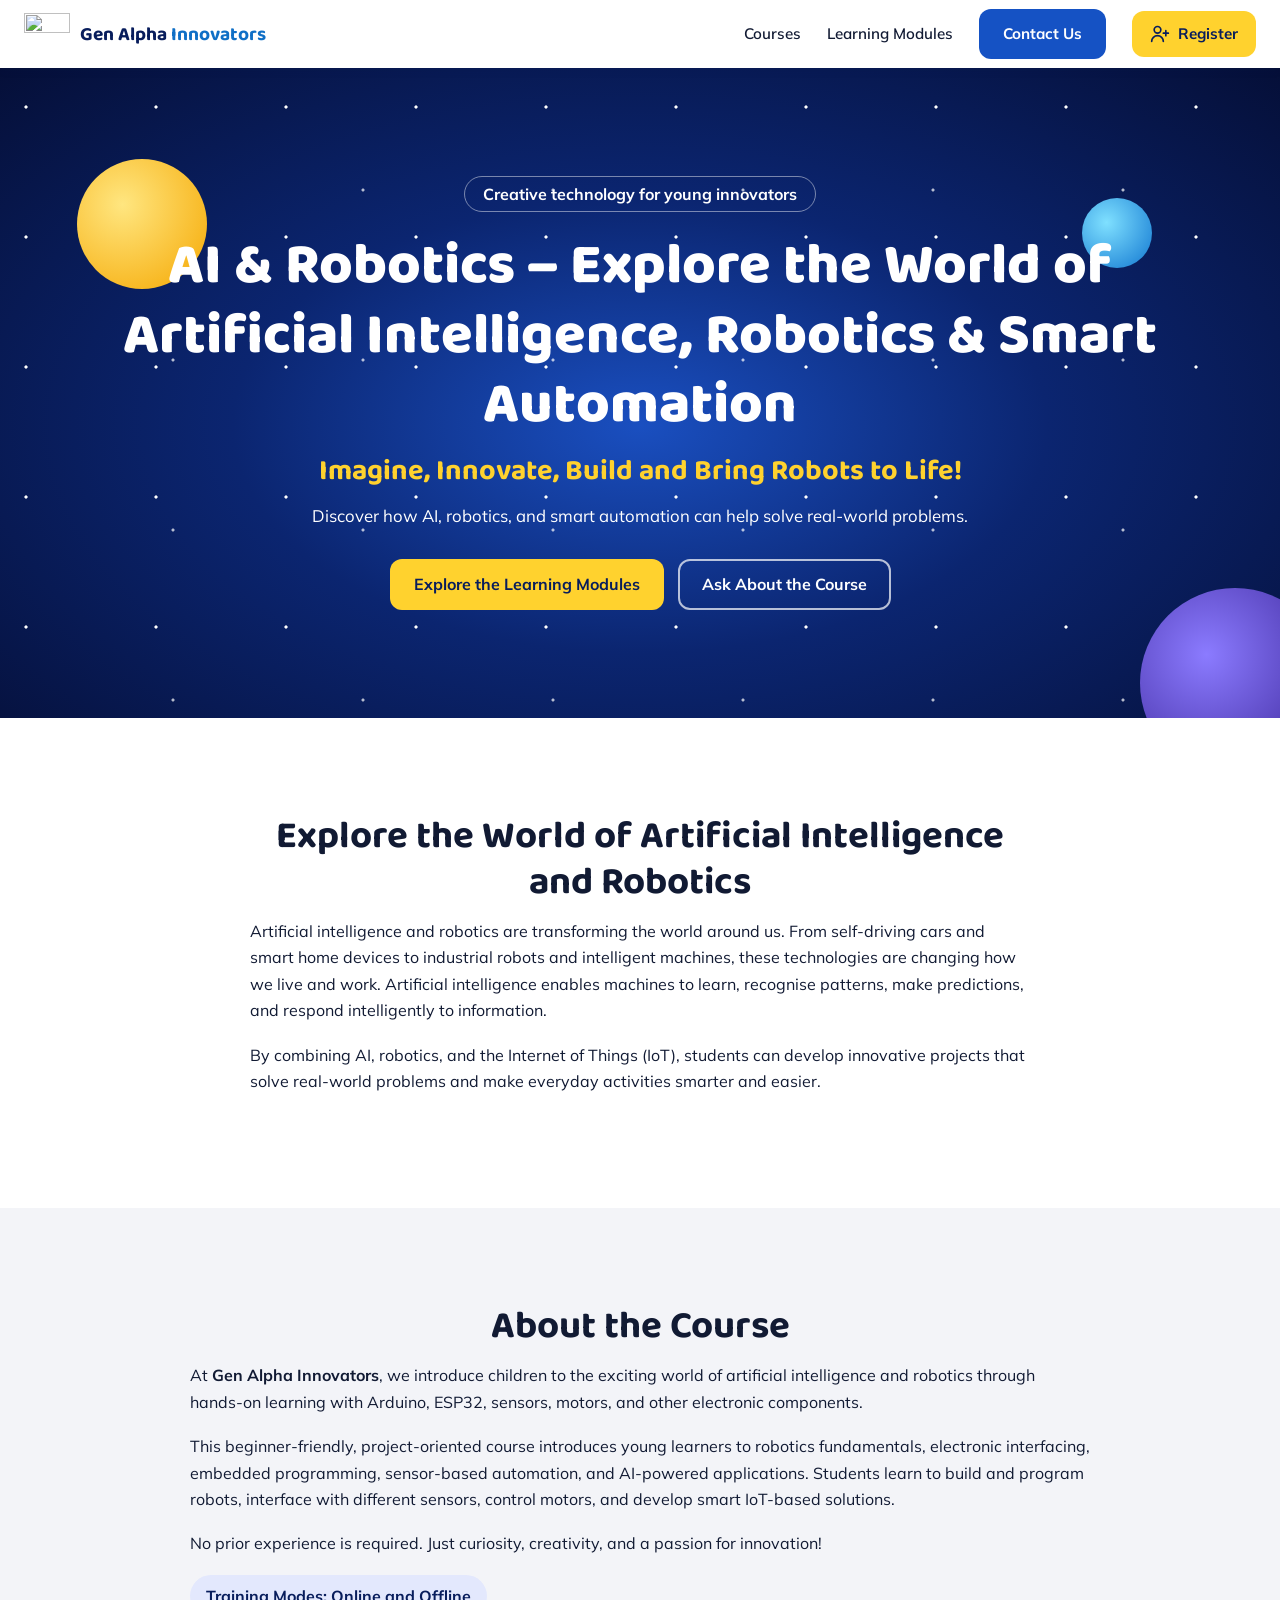
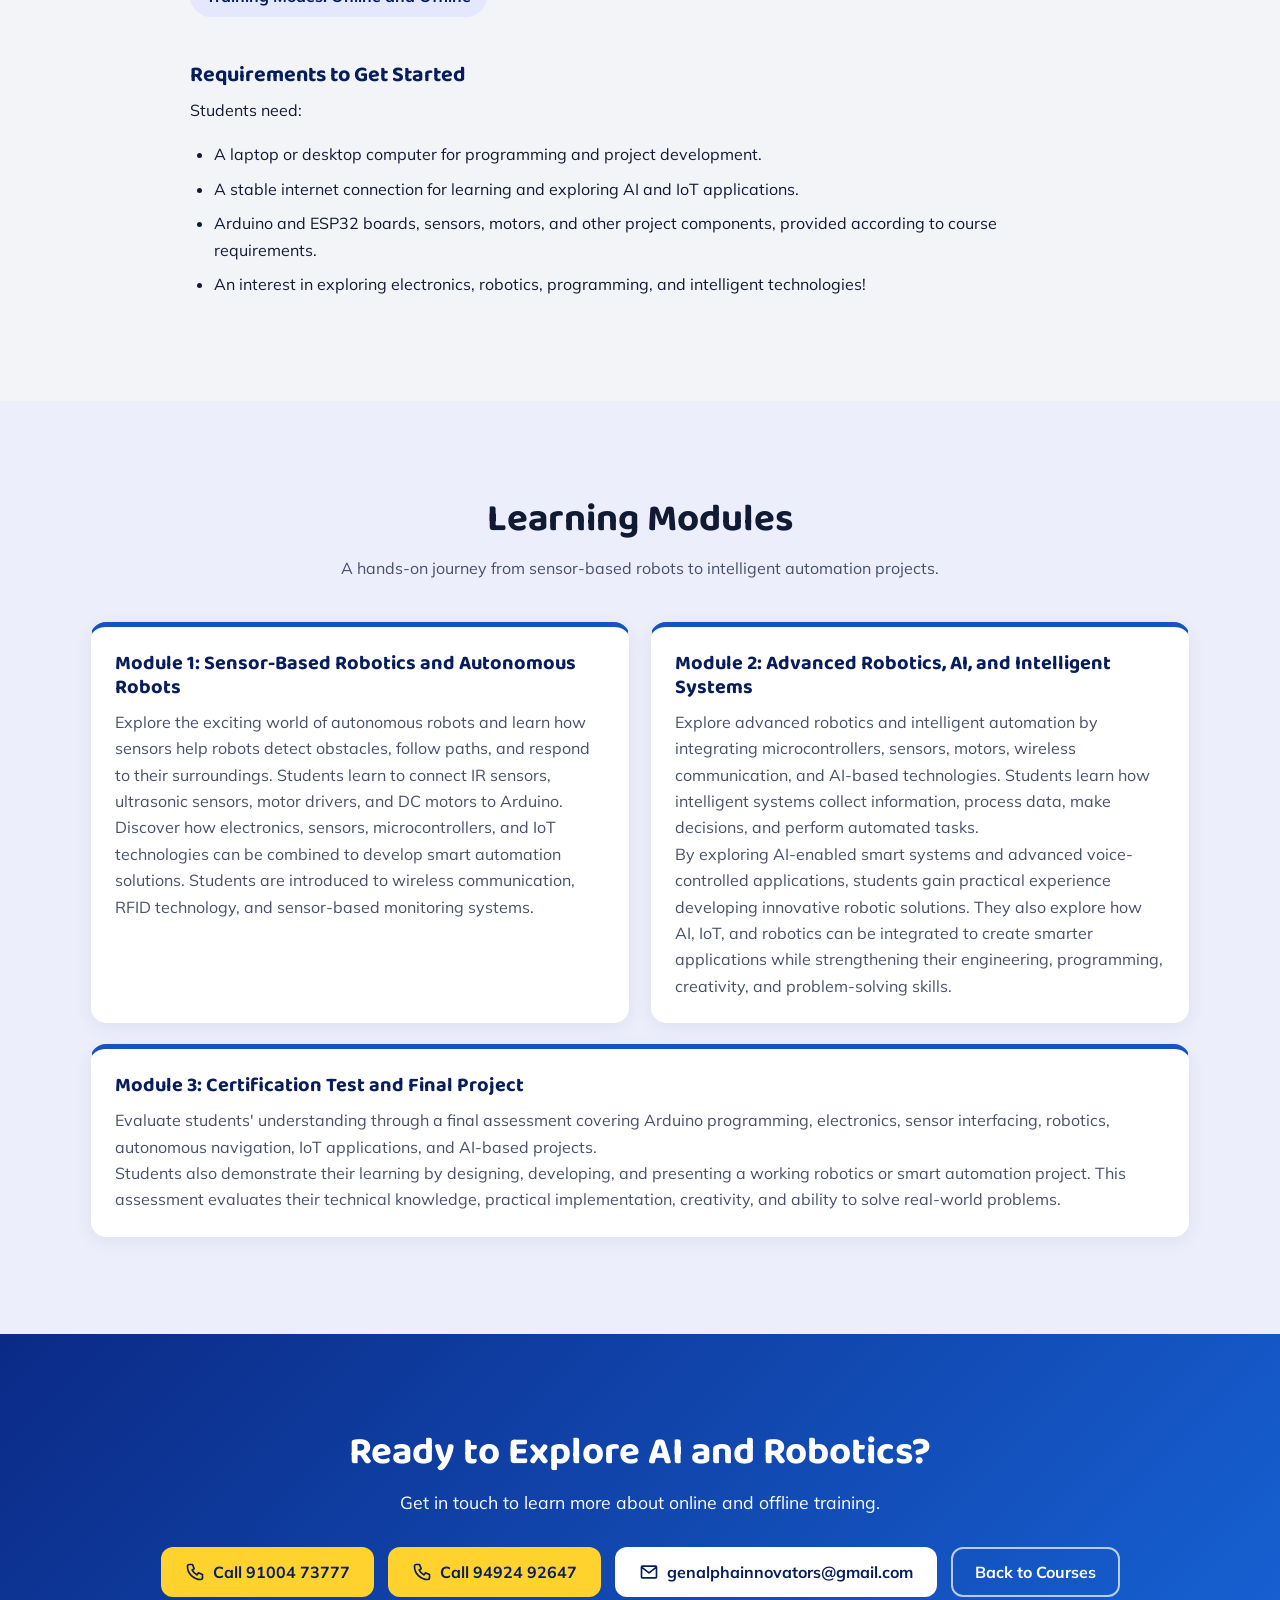
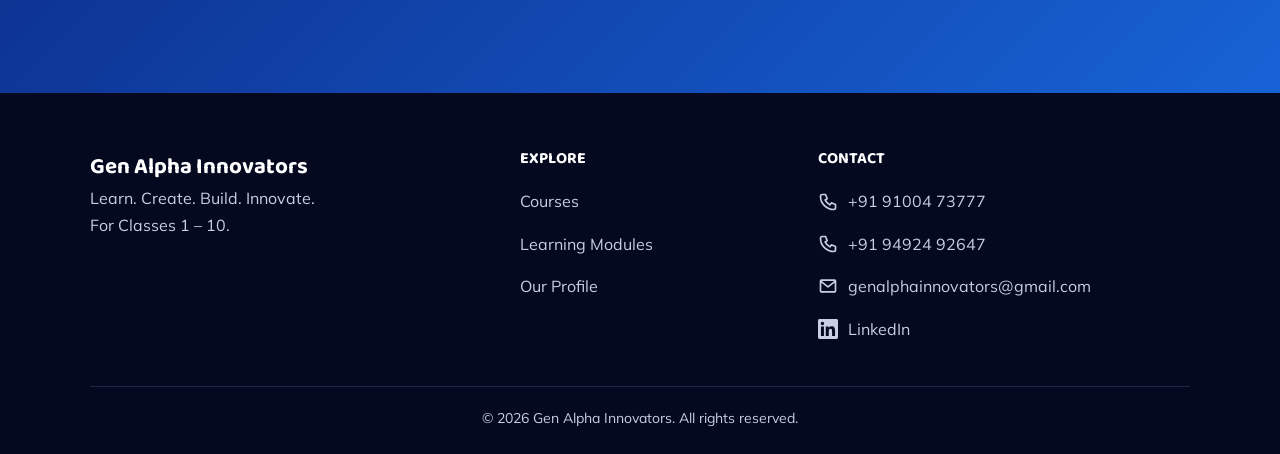
==== commit f750719e: "Add icons to phone, email and LinkedIn contact links Co-Authored-By: Claude Sonnet 5.5 <noreply@anth" ====
--- a/ai-robotics/index.html
+++ b/ai-robotics/index.html
@@ -106,9 +106,9 @@
       <h2>Ready to Explore AI and Robotics?</h2>
       <p class="sub">Get in touch to learn more about online and offline training.</p>
       <div class="actions">
-        <a class="btn btn-yellow" href="tel:+919100473777">Call 91004 73777</a>
-        <a class="btn btn-yellow" href="tel:+919492492647">Call 94924 92647</a>
-        <a class="btn btn-white" href="mailto:genalphainnovators@gmail.com">genalphainnovators@gmail.com</a>
+        <a class="btn btn-yellow" href="tel:+919100473777"><svg class="ico" viewBox="0 0 24 24" aria-hidden="true"><path d="M5 3h4l2 5-2.5 1.5a12 12 0 0 0 6 6L16 13l5 2v4a2 2 0 0 1-2 2A16 16 0 0 1 3 5a2 2 0 0 1 2-2z" fill="none" stroke="currentColor" stroke-width="2" stroke-linecap="round" stroke-linejoin="round"/></svg><span>Call 91004 73777</span></a>
+        <a class="btn btn-yellow" href="tel:+919492492647"><svg class="ico" viewBox="0 0 24 24" aria-hidden="true"><path d="M5 3h4l2 5-2.5 1.5a12 12 0 0 0 6 6L16 13l5 2v4a2 2 0 0 1-2 2A16 16 0 0 1 3 5a2 2 0 0 1 2-2z" fill="none" stroke="currentColor" stroke-width="2" stroke-linecap="round" stroke-linejoin="round"/></svg><span>Call 94924 92647</span></a>
+        <a class="btn btn-white" href="mailto:genalphainnovators@gmail.com"><svg class="ico" viewBox="0 0 24 24" aria-hidden="true"><path d="M4 5h16a1 1 0 0 1 1 1v12a1 1 0 0 1-1 1H4a1 1 0 0 1-1-1V6a1 1 0 0 1 1-1zM3.5 6.5 12 13l8.5-6.5" fill="none" stroke="currentColor" stroke-width="2" stroke-linecap="round" stroke-linejoin="round"/></svg><span>genalphainnovators@gmail.com</span></a>
         <a class="btn btn-ghost" href="../#courses">Back to Courses</a>
       </div>
     </div>
@@ -127,9 +127,9 @@
     </div>
     <div>
       <h2>Contact</h2>
-      <a href="tel:+919100473777">+91 91004 73777</a><a href="tel:+919492492647">+91 94924 92647</a>
-      <a href="mailto:genalphainnovators@gmail.com">genalphainnovators@gmail.com</a>
-      <a href="https://www.linkedin.com/in/genalpha-innovators-07a680451/" target="_blank" rel="noopener noreferrer">LinkedIn</a>
+      <a href="tel:+919100473777"><svg class="ico" viewBox="0 0 24 24" aria-hidden="true"><path d="M5 3h4l2 5-2.5 1.5a12 12 0 0 0 6 6L16 13l5 2v4a2 2 0 0 1-2 2A16 16 0 0 1 3 5a2 2 0 0 1 2-2z" fill="none" stroke="currentColor" stroke-width="2" stroke-linecap="round" stroke-linejoin="round"/></svg><span>+91 91004 73777</span></a><a href="tel:+919492492647"><svg class="ico" viewBox="0 0 24 24" aria-hidden="true"><path d="M5 3h4l2 5-2.5 1.5a12 12 0 0 0 6 6L16 13l5 2v4a2 2 0 0 1-2 2A16 16 0 0 1 3 5a2 2 0 0 1 2-2z" fill="none" stroke="currentColor" stroke-width="2" stroke-linecap="round" stroke-linejoin="round"/></svg><span>+91 94924 92647</span></a>
+      <a href="mailto:genalphainnovators@gmail.com"><svg class="ico" viewBox="0 0 24 24" aria-hidden="true"><path d="M4 5h16a1 1 0 0 1 1 1v12a1 1 0 0 1-1 1H4a1 1 0 0 1-1-1V6a1 1 0 0 1 1-1zM3.5 6.5 12 13l8.5-6.5" fill="none" stroke="currentColor" stroke-width="2" stroke-linecap="round" stroke-linejoin="round"/></svg><span>genalphainnovators@gmail.com</span></a>
+      <a href="https://www.linkedin.com/in/genalpha-innovators-07a680451/" target="_blank" rel="noopener noreferrer"><svg class="ico" viewBox="0 0 24 24" aria-hidden="true"><path fill="currentColor" d="M20.45 20.45h-3.55v-5.57c0-1.33-.03-3.04-1.85-3.04-1.86 0-2.14 1.45-2.14 2.94v5.67H9.35V9h3.42v1.56h.05c.47-.9 1.63-1.85 3.37-1.85 3.6 0 4.27 2.37 4.27 5.46zM5.34 7.43a2.06 2.06 0 1 1 0-4.13 2.06 2.06 0 0 1 0 4.13zM7.12 20.45H3.56V9h3.56zM22.22 0H1.77C.79 0 0 .77 0 1.73v20.54C0 23.23.79 24 1.77 24h20.45c.98 0 1.78-.77 1.78-1.73V1.73C24 .77 23.2 0 22.22 0z"/></svg><span>LinkedIn</span></a>
     </div>
   </div>
   <p class="wrap copy">© 2026 Gen Alpha Innovators. All rights reserved.</p>
--- a/styles.css
+++ b/styles.css
@@ -150,10 +150,12 @@
 .cta .sub{color:#fff;font-size:1.1rem;margin-bottom:30px}
 
 footer{background:#04091f;color:#c8cee3;padding:56px 0 24px}
-.foot{display:grid;grid-template-columns:2fr 1fr 1fr;gap:32px}
+.foot{display:grid;grid-template-columns:1.5fr 1fr 1.4fr;gap:32px}
 .foot h2{font-size:1rem;color:#fff;text-transform:uppercase}
-.foot a{display:block;width:fit-content;padding:8px 0;text-decoration:none}
+.foot a{display:flex;align-items:center;gap:10px;width:fit-content;padding:8px 0;text-decoration:none}
 .foot a:hover{color:var(--yellow)}
+.ico{width:20px;height:20px;flex:none}
+.btn .ico+span{min-width:0;overflow-wrap:anywhere}
 .foot-brand{font:700 1.4rem var(--head);color:#fff}
 .copy{border-top:1px solid #1d2647;margin-top:36px;padding-top:20px;text-align:center;font-size:.875rem}
 
